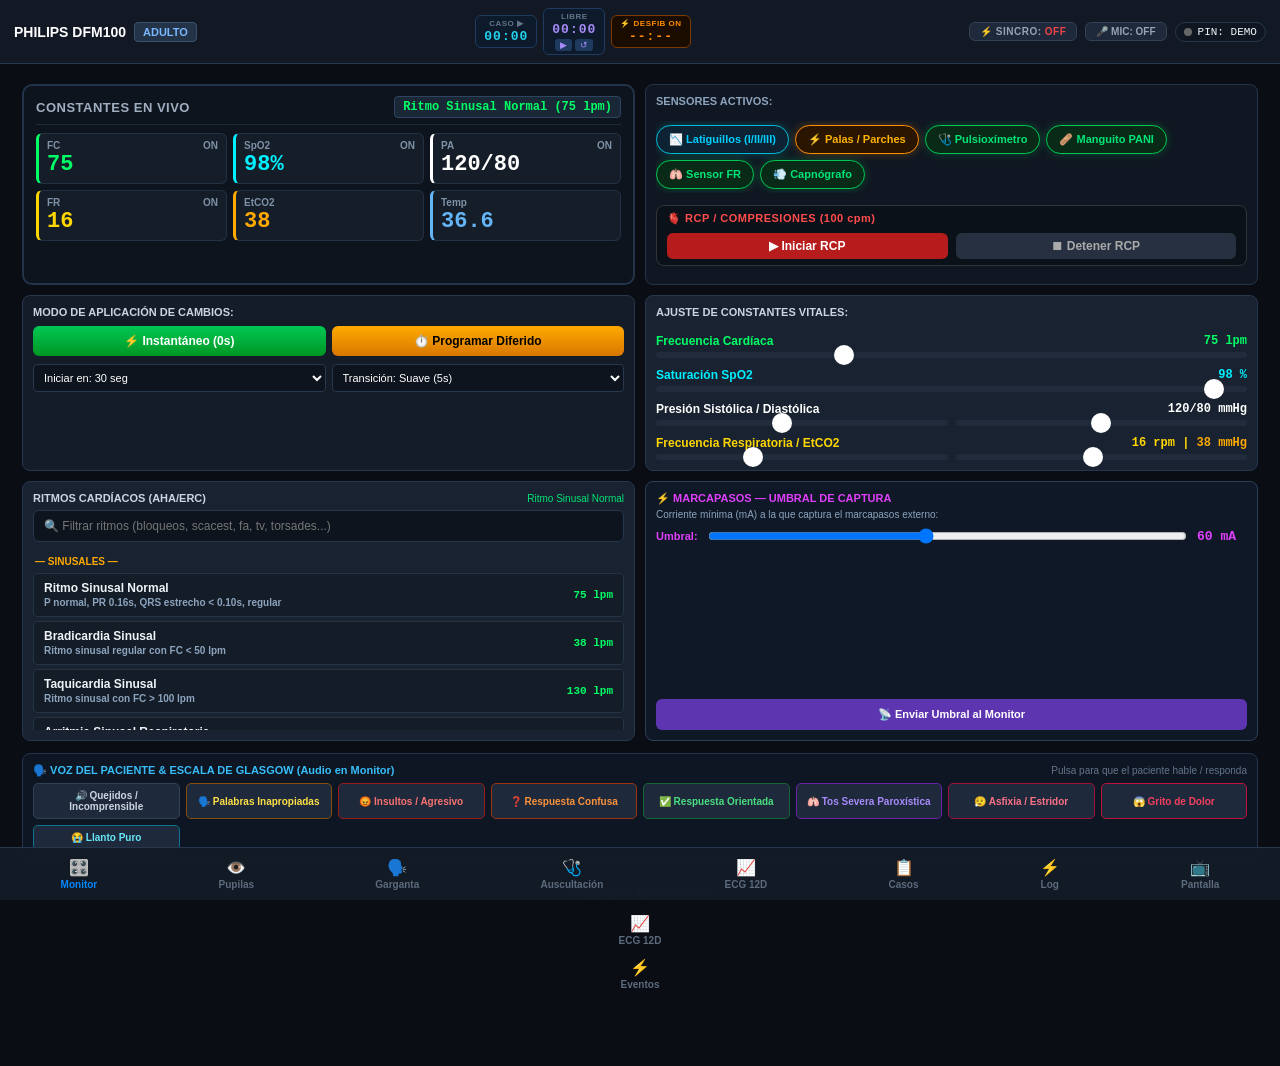
==== instructor.html @ 03973843 "Primera version" ====
<!DOCTYPE html>
<html lang="es">
<head>
  <meta charset="UTF-8">
  <meta name="viewport" content="width=device-width, initial-scale=1.0, maximum-scale=1.0, user-scalable=no">
  <title>Panel de Instructor - Simulador Philips DFM100</title>
  <link rel="stylesheet" href="css/instructor.css">
  <link rel="manifest" href="manifest.json">
  <meta name="theme-color" content="#131b26">
  <style>
    /* ── BANNER DE SUGERENCIA DERIVACIONES DERECHAS ─────────────────── */
    .rleads-suggestion-banner {
      display: none;
      background: linear-gradient(135deg, #1a0d00 0%, #2d1800 100%);
      border: 1.5px solid #ff8c00;
      border-radius: 8px;
      padding: 10px 12px;
      margin: 8px 0;
      animation: pulseOrange 1.8s ease-in-out infinite;
    }
    .rleads-suggestion-banner.visible { display: block; }
    @keyframes pulseOrange {
      0%, 100% { border-color: #ff8c00; box-shadow: 0 0 0 0 rgba(255,140,0,0); }
      50% { border-color: #ffb733; box-shadow: 0 0 8px 2px rgba(255,140,0,0.35); }
    }
    .rleads-suggestion-banner .rleads-title {
      font-size: 12px; font-weight: 800; color: #ffb733;
      margin-bottom: 8px; display: flex; align-items: center; gap: 6px;
    }
    .rleads-suggestion-banner .rleads-desc {
      font-size: 11px; color: #e2b97e; margin-bottom: 10px; line-height: 1.4;
    }
    .rleads-btn-row { display: flex; gap: 6px; flex-wrap: wrap; }
    .btn-rleads {
      flex: 1; min-width: 140px;
      padding: 9px 10px; border: none; border-radius: 6px;
      font-size: 11px; font-weight: 700; cursor: pointer;
      transition: filter 0.15s;
    }
    .btn-rleads:active { filter: brightness(0.8); }
    .btn-rleads.pos { background: #b71c1c; color: #fff; }
    .btn-rleads.neg { background: #1a4a1a; color: #9effa1; }

    /* ── CHIP RCP ─────────────────────────────────────────────────────── */
    .rcp-control-bar {
      background: #0b1118;
      border: 1.5px solid #333;
      border-radius: 8px;
      padding: 10px 12px;
      margin: 8px 0;
    }
    .rcp-control-bar .rcp-label {
      font-size: 11px; font-weight: 800; color: #ff4d4d;
      margin-bottom: 8px; letter-spacing: 0.5px;
    }
    .rcp-btn-row { display: flex; gap: 8px; }
    .btn-cpr-start {
      flex: 1; background: #b71c1c; color: #fff; border: none;
      border-radius: 6px; padding: 11px 8px; font-size: 12px;
      font-weight: 800; cursor: pointer; transition: background 0.15s;
    }
    .btn-cpr-start:active { background: #7f0000; }
    .btn-cpr-start.active-cpr { background: #388e3c; }
    .btn-cpr-stop {
      flex: 1; background: #263040; color: #aaa; border: none;
      border-radius: 6px; padding: 11px 8px; font-size: 12px;
      font-weight: 700; cursor: pointer; transition: background 0.15s;
    }
    .btn-cpr-stop:active { background: #1a232e; }

    /* ── SENSOR CHIPS ─────────────────────────────────────────────────── */
    .sensor-chips-row {
      display: flex; flex-wrap: wrap; gap: 6px; margin: 6px 0 10px;
    }
    .sensor-chip {
      display: inline-flex; align-items: center; gap: 5px;
      background: #1a2535; color: #7a9ab8; border: 1.5px solid #2a3f55;
      border-radius: 20px; padding: 7px 12px; font-size: 11px;
      font-weight: 700; cursor: pointer; transition: all 0.2s; user-select: none;
    }
    .sensor-chip.active {
      background: #0a2a18; color: #00e676;
      border-color: #00c853; box-shadow: 0 0 8px rgba(0,200,83,0.3);
    }
    .sensor-chip.active-ecg-leads {
      background: #0d2233; color: #00cfff;
      border-color: #00bcd4; box-shadow: 0 0 8px rgba(0,188,212,0.3);
    }
    .sensor-chip.active-defib {
      background: #2a1600; color: #ffb300;
      border-color: #ff8f00; box-shadow: 0 0 8px rgba(255,143,0,0.3);
    }
  </style>
</head>
<body>

  <!-- CABECERA FIJA SUPERIOR -->
  <header class="instructor-header" style="flex-wrap:wrap;gap:4px;">
    <div class="header-left">
      <div class="instructor-title">PHILIPS DFM100</div>
      <button class="btn-header-patient" id="btnInstructorPatientMode">ADULTO</button>
    </div>

    <!-- CRONÓMETROS -->
    <div style="display:flex;gap:6px;align-items:center;flex-wrap:wrap;">
      <!-- Cronómetro de Caso (se inicia cuando el instructor hace clic por primera vez) -->
      <div style="background:#0d1a2b;border:1px solid #1e3a5f;border-radius:6px;padding:3px 8px;display:flex;flex-direction:column;align-items:center;gap:1px;cursor:pointer;" id="caseTimerBox" title="Click para iniciar / pausar el cronómetro del caso">
        <span style="font-size:8px;color:#64748b;font-weight:700;letter-spacing:0.5px;">CASO ▶</span>
        <span id="caseTimerDisplay" style="font-family:monospace;font-size:13px;font-weight:900;color:#22d3ee;letter-spacing:1px;">00:00</span>
      </div>
      <!-- Cronómetro Libre (manual start/stop/reset) -->
      <div style="background:#0d1a2b;border:1px solid #1e3a5f;border-radius:6px;padding:3px 8px;display:flex;flex-direction:column;align-items:center;gap:1px;">
        <span style="font-size:8px;color:#64748b;font-weight:700;letter-spacing:0.5px;">LIBRE</span>
        <span id="lapTimerDisplay" style="font-family:monospace;font-size:13px;font-weight:900;color:#a78bfa;letter-spacing:1px;">00:00</span>
        <div style="display:flex;gap:3px;margin-top:1px;">
          <button id="btnLapStart" title="Iniciar/Pausar" style="background:#1e3a5f;color:#a78bfa;border:none;border-radius:3px;padding:1px 5px;font-size:9px;cursor:pointer;">▶</button>
          <button id="btnLapReset" title="Reiniciar" style="background:#1e3a5f;color:#a78bfa;border:none;border-radius:3px;padding:1px 5px;font-size:9px;cursor:pointer;">↺</button>
        </div>
      </div>
      <!-- Cronómetro de Encendido del Desfibrilador del Alumno -->
      <div style="background:#1a0d00;border:1px solid #7c3a00;border-radius:6px;padding:3px 8px;display:flex;flex-direction:column;align-items:center;gap:1px;" title="Tiempo que lleva encendido el desfibrilador del alumno">
        <span style="font-size:8px;color:#ff8c00;font-weight:700;letter-spacing:0.5px;">⚡ DESFIB ON</span>
        <span id="defibTimerInstructor" style="font-family:monospace;font-size:13px;font-weight:900;color:#ff8c00;letter-spacing:1px;">--:--</span>
      </div>
    </div>

    <div style="display:flex;gap:8px;align-items:center;">
      <div id="syncIndicatorBadge" style="background:#1e293b;color:#94a3b8;border:1px solid #334155;border-radius:6px;padding:3px 10px;font-size:10px;font-weight:800;letter-spacing:0.5px;">⚡ SINCRO: <span id="syncIndicatorText" style="color:#ef4444;">OFF</span></div>
      <!-- BOTÓN MIC INSTRUCTOR → ALUMNO -->
      <button id="btnMicToggle" title="Activar/Desactivar micrófono instructor → alumno" style="background:#1e293b;color:#94a3b8;border:1px solid #334155;border-radius:6px;padding:3px 10px;font-size:10px;font-weight:800;cursor:pointer;">🎤 MIC: OFF</button>
      <div class="connection-badge">
        <span class="dot-status" id="connDot"></span>
        <span id="connStatusText">PIN: ----</span>
      </div>
    </div>
  </header>

  <!-- BANNER DE ALERTA DE DESCARGA ADMINISTRADA POR EL ALUMNO -->
  <div class="student-event-banner" id="studentBanner">
    <div>
      <span id="bannerTitle">⚡ DESCARGA RECIBIDA: 150 J</span>
      <div style="font-size: 10px; font-weight: normal; opacity: 0.85;" id="bannerSubtitle">Modo: Asincrónico</div>
    </div>
    <div style="display:flex;flex-wrap:wrap;gap:6px;align-items:center;">
      <label style="font-size:10px;color:#ffcc44;font-weight:700;">Ritmo tras choque:</label>
      <select id="selPostShockRhythm" style="font-size:10px;background:#1a1000;color:#ffcc44;border:1px solid #b45309;border-radius:4px;padding:3px 6px;">
        <option value="sinus">Ritmo Sinusal</option>
        <option value="sinus_brady">Bradicardia Sinusal</option>
        <option value="afib_controlled">FA Controlada</option>
        <option value="junctional">Escape de la Unión</option>
        <option value="junctional_escape">Escape Unión AV (lento)</option>
        <option value="idioventricular">Idioventricular</option>
        <option value="pea_brady">AESP (lento)</option>
        <option value="asystole">Asistolia</option>
        <option value="vf_coarse">FV (persiste)</option>
        <option value="vt">TV (persiste)</option>
        <option value="pacing_capture">Captura Marcapasos</option>
      </select>
      <button class="banner-btn" id="btnQuickSinus">✓ Aplicar Ritmo</button>
      <button class="banner-btn" id="btnQuickRefractory">Persiste Arritmia</button>
      <button class="banner-btn" id="btnDismissBanner">✕</button>
    </div>
  </div>

  <!-- =========================================================================
       PESTAÑA 1: VISOR UNIFICADO EN VIVO (VISTA PRINCIPAL)
       ========================================================================= -->
  <main class="tab-content active" id="tabUnified">
    <div class="unified-dashboard-container">

      <!-- FILA 1: VISOR DE CONSTANTES + SENSORES & RCP (2 COLUMNAS) -->
      <div style="display:grid; grid-template-columns: repeat(auto-fit, minmax(320px, 1fr)); gap:10px;">
        
        <!-- COLUMNA 1A: VISOR GLOBAL DEL PACIENTE -->
        <div class="live-patient-visor-card" style="margin-bottom:0;">
          <div class="visor-header">
            <span class="visor-title">CONSTANTES EN VIVO</span>
            <span class="visor-rhythm-badge" id="visorRhythmBadge">Sinusal (75 lpm)</span>
          </div>

          <div class="unified-vitals-grid">
            <div class="visor-stat-box hr">
              <span class="visor-stat-label">FC <span id="chipEcgStatus">OFF</span></span>
              <span class="visor-stat-val" id="visorHr">75</span>
            </div>
            <div class="visor-stat-box spo2">
              <span class="visor-stat-label">SpO2 <span id="chipSpo2Status">OFF</span></span>
              <span class="visor-stat-val" id="visorSpo2">98%</span>
            </div>
            <div class="visor-stat-box bp">
              <span class="visor-stat-label">PA <span id="chipNibpStatus">OFF</span></span>
              <span class="visor-stat-val" id="visorBp">120/80</span>
            </div>
            <div class="visor-stat-box rr">
              <span class="visor-stat-label">FR <span id="chipRespStatus">OFF</span></span>
              <span class="visor-stat-val" id="visorRr">16</span>
            </div>
            <div class="visor-stat-box etco2">
              <span class="visor-stat-label">EtCO2</span>
              <span class="visor-stat-val" id="visorEtco2">38</span>
            </div>
            <div class="visor-stat-box temp">
              <span class="visor-stat-label">Temp</span>
              <span class="visor-stat-val" id="visorTemp">36.6</span>
            </div>
          </div>
        </div>

        <!-- COLUMNA 1B: SENSORES Y CONTROL RCP -->
        <div style="background:#101722; border:1px solid #23344a; border-radius:8px; padding:10px; display:flex; flex-direction:column; gap:8px;">
          <div style="font-size:11px; color:#8da4be; font-weight:800;">SENSORES ACTIVOS:</div>
          <div class="sensor-chips-row" style="margin-bottom:4px;">
            <button class="sensor-chip active active-ecg-leads" id="chipSensorEcgLeads"><span>📉 Latiguillos (I/II/III)</span></button>
            <button class="sensor-chip active active-defib" id="chipSensorDefibPads"><span>⚡ Palas / Parches</span></button>
            <button class="sensor-chip active" id="chipSensorSpo2"><span>🩺 Pulsioxímetro</span></button>
            <button class="sensor-chip active" id="chipSensorNibp"><span>🩹 Manguito PANI</span></button>
            <button class="sensor-chip active" id="chipSensorResp"><span>🫁 Sensor FR</span></button>
            <button class="sensor-chip active" id="chipSensorEtco2"><span>💨 Capnógrafo</span></button>
          </div>

          <div class="rcp-control-bar" style="margin-top:auto; padding:6px 10px;">
            <div class="rcp-label" style="font-size:11px;">🫀 RCP / COMPRESIONES (100 cpm)</div>
            <div class="rcp-btn-row">
              <button class="btn-cpr-start" id="btnCprStart" style="padding:6px;">▶ Iniciar RCP</button>
              <button class="btn-cpr-stop" id="btnCprStop" style="padding:6px;">⏹ Detener RCP</button>
            </div>
          </div>
        </div>
      </div>

      <!-- BANNER SUGERENCIA DERIVACIONES DERECHAS VD -->
      <div class="rleads-suggestion-banner" id="rleadsBanner">
        <div class="rleads-title">💡 SCACEST INFERIOR detectado — ¿Descartar afectación de VD?</div>
        <div class="rleads-desc">Selecciona el ECG de 12 derivaciones a enviar a la tablet:</div>
        <div class="rleads-btn-row">
          <button class="btn-rleads pos" id="btnSendVdPos">📈 Enviar ECG con VD Afectado (V4R ↑)</button>
          <button class="btn-rleads neg" id="btnSendVdNeg">📉 Enviar ECG sin Afectación VD (V4R normal)</button>
        </div>
      </div>

      <!-- FILA 2: APLICACIÓN DE CAMBIOS + AJUSTE DE CONSTANTES (2 COLUMNAS) -->
      <div style="display:grid; grid-template-columns: repeat(auto-fit, minmax(320px, 1fr)); gap:10px;">
        
        <!-- COLUMNA 2A: MODO DE CAMBIOS Y TRANSICIÓN -->
        <div class="transition-master-bar" style="margin-bottom:0;">
          <div style="font-size: 11px; font-weight: 800; color: #cbd5e1;">MODO DE APLICACIÓN DE CAMBIOS:</div>
          <div class="trans-controls-row">
            <button class="btn-instant-apply" id="btnInstantApply">⚡ Instantáneo (0s)</button>
            <button class="btn-timed-apply" id="btnTimedApply">⏱️ Programar Diferido</button>
          </div>

          <div class="trans-selectors-row">
            <select class="trans-select" id="selDelaySec">
              <option value="5">Iniciar en: 5 seg</option>
              <option value="10">Iniciar en: 10 seg</option>
              <option value="15">Iniciar en: 15 seg</option>
              <option value="20">Iniciar en: 20 seg</option>
              <option value="30" selected>Iniciar en: 30 seg</option>
              <option value="45">Iniciar en: 45 seg</option>
              <option value="60">Iniciar en: 1 min</option>
              <option value="90">Iniciar en: 90 seg</option>
              <option value="120">Iniciar en: 2 min</option>
            </select>

            <select class="trans-select" id="selDurationSec">
              <option value="0">Transición: Brusca (0s)</option>
              <option value="5" selected>Transición: Suave (5s)</option>
              <option value="10">Transición: Gradual (10s)</option>
              <option value="15">Transición: Gradual (15s)</option>
              <option value="20">Transición: Lenta (20s)</option>
              <option value="30">Transición: Muy lenta (30s)</option>
              <option value="45">Transición: Lenta (45s)</option>
              <option value="60">Transición: Muy lenta (60s)</option>
              <option value="90">Transición: Extrema (90s)</option>
            </select>
          </div>

          <div id="countdownBox" style="display: none; background: #0b1118; padding: 6px 10px; border-radius: 4px; font-size: 11px; color: #ffaa00; font-family: var(--font-mono); text-align: center; margin-top:6px;">
            <span id="countdownText">Cambiando en: 30s...</span>
            <button id="btnCancelTimed" style="background: #334458; color: #fff; border: none; padding: 2px 8px; border-radius: 4px; margin-left: 10px; cursor: pointer;">Cancelar</button>
          </div>
        </div>

        <!-- COLUMNA 2B: DESLIZADORES DE CONSTANTES VITALES -->
        <div class="sliders-accordion" style="margin-bottom:0;">
          <div style="font-size: 11px; font-weight: 800; color: #cbd5e1; margin-bottom:6px;">AJUSTE DE CONSTANTES VITALES:</div>

          <div class="param-slider-row">
            <div class="param-slider-header">
              <span style="color: #00ff66;">Frecuencia Cardíaca</span>
              <span id="labelHrVal" style="color: #00ff66; font-family: monospace;">75 lpm</span>
            </div>
            <input type="range" class="v-slider" id="sliderHr" min="0" max="240" value="75">
          </div>

          <div class="param-slider-row">
            <div class="param-slider-header">
              <span style="color: #00f0ff;">Saturación SpO2</span>
              <span id="labelSpo2Val" style="color: #00f0ff; font-family: monospace;">98 %</span>
            </div>
            <input type="range" class="v-slider" id="sliderSpo2" min="50" max="100" value="98">
          </div>

          <div class="param-slider-row">
            <div class="param-slider-header">
              <span style="color: #ffffff;">Presión Sistólica / Diastólica</span>
              <span style="color: #ffffff; font-family: monospace;"><span id="labelSysVal">120</span>/<span id="labelDiaVal">80</span> mmHg</span>
            </div>
            <div style="display:flex; gap:8px;">
              <input type="range" class="v-slider" id="sliderSys" min="30" max="240" value="120" style="flex:1;">
              <input type="range" class="v-slider" id="sliderDia" min="20" max="140" value="80" style="flex:1;">
            </div>
          </div>

          <div class="param-slider-row">
            <div class="param-slider-header">
              <span style="color: #ffd700;">Frecuencia Respiratoria / EtCO2</span>
              <span style="color: #ffd700; font-family: monospace;"><span id="labelRrVal">16 rpm</span> | <span id="labelEtco2Val" style="color:#ffaa00;">38 mmHg</span></span>
            </div>
            <div style="display:flex; gap:8px;">
              <input type="range" class="v-slider" id="sliderRr" min="0" max="50" value="16" style="flex:1;">
              <input type="range" class="v-slider" id="sliderEtco2" min="5" max="75" value="38" style="flex:1;">
            </div>
          </div>
        </div>
      </div>

      <!-- FILA 3: RITMOS CARDÍACOS + MARCAPASOS UMBRAL (2 COLUMNAS) -->
      <div style="display:grid; grid-template-columns: repeat(auto-fit, minmax(320px, 1fr)); gap:10px;">
        
        <!-- COLUMNA 3A: SELECTOR Y BUSCADOR DE RITMOS -->
        <div class="rhythm-search-section" style="margin-bottom:0;">
          <div style="display: flex; justify-content: space-between; align-items: center; margin-bottom: 6px;">
            <span style="font-size: 11px; font-weight: 800; color: #cbd5e1;">RITMOS CARDÍACOS (AHA/ERC)</span>
            <span style="font-size: 10px; color: #00e676;" id="activeRhythmTag">Sinusal</span>
          </div>
          <input type="text" id="rhythmFilterInput" class="rhythm-search-input" placeholder="🔍 Filtrar ritmos (bloqueos, scacest, fa, tv, torsades...)">
          <div class="rhythm-pills-container" id="rhythmListContainer" style="max-height:180px;"></div>
        </div>

        <!-- COLUMNA 3B: MARCAPASOS UMBRAL DE CAPTURA -->
        <div style="background:#0e1826; border:1px solid #2d3f58; border-radius:8px; padding:10px; display:flex; flex-direction:column; justify-content:space-between;">
          <div>
            <div style="font-size:11px; font-weight:800; color:#e040fb; margin-bottom:4px;">⚡ MARCAPASOS — UMBRAL DE CAPTURA</div>
            <div style="font-size:10px; color:#8da4be; margin-bottom:8px;">Corriente mínima (mA) a la que captura el marcapasos externo:</div>
            <div style="display:flex; align-items:center; gap:10px;">
              <label style="font-size:11px; color:#e040fb; font-weight:bold;">Umbral:</label>
              <input type="range" id="sliderPacerThreshold" min="10" max="120" value="60" style="flex:1;">
              <span id="labelPacerThreshold" style="font-family:monospace; color:#e040fb; font-weight:bold; min-width:50px;">60 mA</span>
            </div>
          </div>
          <button id="btnSendPacerThreshold" style="margin-top:10px; width:100%; background:#5e35b1; color:#fff; border:none; border-radius:6px; padding:9px; font-size:11px; font-weight:700; cursor:pointer;">📡 Enviar Umbral al Monitor</button>
        </div>
      </div>

      <!-- FILA 4: MÓDULO DE VOZ Y EVALUACIÓN GLASGOW (REPRODUCIR EN MONITOR DEL ALUMNO) -->
      <div style="background:#0d1622; border:1px solid #22344a; border-radius:8px; padding:10px; margin-top:2px;">
        <div style="display:flex; justify-content:space-between; align-items:center; margin-bottom:6px;">
          <span style="font-size:11px; font-weight:800; color:#38bdf8;">🗣️ VOZ DEL PACIENTE & ESCALA DE GLASGOW (Audio en Monitor)</span>
          <span style="font-size:10px; color:#64748b;">Pulsa para que el paciente hable / responda</span>
        </div>
        <div style="display:grid; grid-template-columns: repeat(auto-fit, minmax(130px, 1fr)); gap:6px;">
          <button class="vocal-btn" data-vocal-id="incomprehensible" style="background:#1e293b; color:#cbd5e1; border:1px solid #334155; border-radius:5px; padding:6px; font-size:10px; font-weight:700; cursor:pointer;">🔊 Quejidos / Incomprensible</button>
          <button class="vocal-btn" data-vocal-id="inappropriate" style="background:#1e293b; color:#fde047; border:1px solid #854d0e; border-radius:5px; padding:6px; font-size:10px; font-weight:700; cursor:pointer;">🗣️ Palabras Inapropiadas</button>
          <button class="vocal-btn" data-vocal-id="insults" style="background:#1e293b; color:#f87171; border:1px solid #991b1b; border-radius:5px; padding:6px; font-size:10px; font-weight:700; cursor:pointer;">😡 Insultos / Agresivo</button>
          <button class="vocal-btn" data-vocal-id="confused" style="background:#1e293b; color:#fb923c; border:1px solid #9a3412; border-radius:5px; padding:6px; font-size:10px; font-weight:700; cursor:pointer;">❓ Respuesta Confusa</button>
          <button class="vocal-btn" data-vocal-id="oriented" style="background:#1e293b; color:#4ade80; border:1px solid #166534; border-radius:5px; padding:6px; font-size:10px; font-weight:700; cursor:pointer;">✅ Respuesta Orientada</button>
          <button class="vocal-btn" data-vocal-id="cough" style="background:#1e293b; color:#a78bfa; border:1px solid #6b21a8; border-radius:5px; padding:6px; font-size:10px; font-weight:700; cursor:pointer;">🫁 Tos Severa Paroxística</button>
          <button class="vocal-btn" data-vocal-id="asphyxia" style="background:#1e293b; color:#fb7185; border:1px solid #9f1239; border-radius:5px; padding:6px; font-size:10px; font-weight:700; cursor:pointer;">😮‍💨 Asfixia / Estridor</button>
          <button class="vocal-btn" data-vocal-id="scream" style="background:#1e293b; color:#f43f5e; border:1px solid #be123c; border-radius:5px; padding:6px; font-size:10px; font-weight:700; cursor:pointer;">😱 Grito de Dolor</button>
          <button class="vocal-btn" data-vocal-id="cry" style="background:#1e293b; color:#67e8f9; border:1px solid #0e7490; border-radius:5px; padding:6px; font-size:10px; font-weight:700; cursor:pointer;">😭 Llanto Puro</button>
        </div>

      </div>

    </div>
  </main>

  <!-- =========================================================================
       PESTAÑA 2: NEUROLOGÍA & PUPILAS
       ========================================================================= -->
  <section class="tab-content" id="tabPupils">
    <div style="padding:14px; max-width:600px; margin:0 auto;">
      <div style="font-size:14px; font-weight:800; color:#a78bfa; margin-bottom:4px;">👁️ EXPLORACIÓN NEUROLÓGICA &mdash; PUPILAS</div>
      <p style="font-size:11px; color:#8da4be; margin-bottom:12px;">Configura el diámetro basal (mm) y la reactividad luminosa fotomotora de cada ojo antes de enviar la prueba a la tablet del alumno:</p>

      <div style="background:#0e1826; border:1px solid #2d3f58; border-radius:8px; padding:14px; margin-bottom:14px;">
        <div style="display:grid; grid-template-columns: 1fr 1fr; gap:12px; margin-bottom:12px;">
          <div>
            <label style="font-size:11px; font-weight:700; color:#94a3b8;">OJO IZQUIERDO (OI)</label>
            <select id="selPupilSizeLeft" style="width:100%; background:#131f30; color:#e2e8f0; border:1px solid #334458; border-radius:6px; padding:8px; font-size:12px; margin-top:4px;">
              <option value="1.5">1.5 mm &mdash; Miosis puntiforme</option>
              <option value="2">2 mm &mdash; Miosis severa</option>
              <option value="3">3 mm &mdash; Miosis moderada</option>
              <option value="4" selected>4 mm &mdash; Normal (Isocoria)</option>
              <option value="5">5 mm &mdash; Midriasis leve</option>
              <option value="6">6 mm &mdash; Midriasis moderada</option>
              <option value="7">7 mm &mdash; Midriasis severa</option>
              <option value="8">8 mm &mdash; Máxima (Midriasis paralítica)</option>
            </select>
            <div style="margin-top:8px;">
              <label style="font-size:10px; color:#94a3b8;">Reactividad OI:</label>
              <select id="selPupilReactLeft" style="width:100%; background:#131f30; color:#e2e8f0; border:1px solid #334458; border-radius:6px; padding:6px; font-size:11px; margin-top:2px;">
                <option value="true" selected>✅ Reactiva (Contracción +)</option>
                <option value="false">❌ Arreactiva (Fija / Sin respuesta)</option>
              </select>
            </div>
          </div>

          <div>
            <label style="font-size:11px; font-weight:700; color:#94a3b8;">OJO DERECHO (OD)</label>
            <select id="selPupilSizeRight" style="width:100%; background:#131f30; color:#e2e8f0; border:1px solid #334458; border-radius:6px; padding:8px; font-size:12px; margin-top:4px;">
              <option value="1.5">1.5 mm &mdash; Miosis puntiforme</option>
              <option value="2">2 mm &mdash; Miosis severa</option>
              <option value="3">3 mm &mdash; Miosis moderada</option>
              <option value="4" selected>4 mm &mdash; Normal (Isocoria)</option>
              <option value="5">5 mm &mdash; Midriasis leve</option>
              <option value="6">6 mm &mdash; Midriasis moderada</option>
              <option value="7">7 mm &mdash; Midriasis severa</option>
              <option value="8">8 mm &mdash; Máxima (Midriasis paralítica)</option>
            </select>
            <div style="margin-top:8px;">
              <label style="font-size:10px; color:#94a3b8;">Reactividad OD:</label>
              <select id="selPupilReactRight" style="width:100%; background:#131f30; color:#e2e8f0; border:1px solid #334458; border-radius:6px; padding:6px; font-size:11px; margin-top:2px;">
                <option value="true" selected>✅ Reactiva (Contracción +)</option>
                <option value="false">❌ Arreactiva (Fija / Sin respuesta)</option>
              </select>
            </div>
          </div>
        </div>

        <button id="btnSendPupils" style="width:100%; background:#7c3aed; color:#fff; border:none; border-radius:8px; padding:12px; font-size:13px; font-weight:800; cursor:pointer; box-shadow:0 4px 14px rgba(124,58,237,0.4);">👁️ Enviar Exploración Pupilar a la Tablet del Alumno</button>
      </div>
    </div>
  </section>

  <!-- =========================================================================
       PESTAÑA 3: ORL / GARGANTA & ÚVULA
       ========================================================================= -->
  <section class="tab-content" id="tabAirway">
    <div style="padding:14px; max-width:700px; margin:0 auto;">
      <div style="font-size:14px; font-weight:800; color:#34d399; margin-bottom:4px;">🗣️ EXPLORACIÓN DE GARGANTA & OROFARINGE (ORL)</div>
      <p style="font-size:11px; color:#8da4be; margin-bottom:12px;">Selecciona el hallazgo clínico orofaríngeo (úvula, pilares y amígdalas) para mostrar directamente en la tablet del alumno:</p>

      <div style="display:grid; grid-template-columns: repeat(auto-fit, minmax(200px, 1fr)); gap:10px; margin-bottom:14px;">
        <div class="airway-card-item" data-airway-id="throat_normal" style="background:#131f30; border:2px solid #23344a; border-radius:8px; padding:10px; cursor:pointer;">
          <img src="assets/airway/throat_normal.jpg" alt="Orofaringe normal" style="width:100%; height:110px; object-fit:cover; border-radius:6px; margin-bottom:6px;">
          <div style="font-size:11px; font-weight:800; color:#34d399;">✅ Orofaringe y Úvula Normal</div>
          <div style="font-size:10px; color:#8da4be;">Úvula centrada, pilares simétricos sin exudado ni edema.</div>
        </div>

        <div class="airway-card-item" data-airway-id="throat_edema_mild" style="background:#131f30; border:2px solid #23344a; border-radius:8px; padding:10px; cursor:pointer;">
          <img src="assets/airway/throat_edema_mild.jpg" alt="Edema leve" style="width:100%; height:110px; object-fit:cover; border-radius:6px; margin-bottom:6px;">
          <div style="font-size:11px; font-weight:800; color:#fde047;">⚠️ Edema Úvula Leve (Uvulitis)</div>
          <div style="font-size:10px; color:#8da4be;">Úvula tumefacta con engrosamiento mucoso alérgico.</div>
        </div>

        <div class="airway-card-item" data-airway-id="throat_edema_mod" style="background:#131f30; border:2px solid #23344a; border-radius:8px; padding:10px; cursor:pointer;">
          <img src="assets/airway/throat_edema_mod.jpg" alt="Edema moderado" style="width:100%; height:110px; object-fit:cover; border-radius:6px; margin-bottom:6px;">
          <div style="font-size:11px; font-weight:800; color:#fb923c;">🔶 Edema Úvula Moderado</div>
          <div style="font-size:10px; color:#8da4be;">Úvula globulosa muy engrosada y pálida serosa.</div>
        </div>

        <div class="airway-card-item" data-airway-id="throat_edema_severe" style="background:#131f30; border:2px solid #23344a; border-radius:8px; padding:10px; cursor:pointer;">
          <img src="assets/airway/throat_edema_severe.jpg" alt="Edema Quincke" style="width:100%; height:110px; object-fit:cover; border-radius:6px; margin-bottom:6px;">
          <div style="font-size:11px; font-weight:800; color:#f87171;">🔴 Edema Severo (Quincke)</div>
          <div style="font-size:10px; color:#8da4be;">Gran úvula masivamente edematosa con estenosis del istmo.</div>
        </div>

        <div class="airway-card-item" data-airway-id="throat_burn" style="background:#131f30; border:2px solid #23344a; border-radius:8px; padding:10px; cursor:pointer;">
          <img src="assets/airway/throat_burn.jpg" alt="Garganta quemada" style="width:100%; height:110px; object-fit:cover; border-radius:6px; margin-bottom:6px;">
          <div style="font-size:11px; font-weight:800; color:#f97316;">🔥 Garganta Quemada / Térmica</div>
          <div style="font-size:10px; color:#8da4be;">Eritema intenso difuso con flictenas y exudado fibrinoso.</div>
        </div>

        <div class="airway-card-item" data-airway-id="throat_abscess" style="background:#131f30; border:2px solid #23344a; border-radius:8px; padding:10px; cursor:pointer;">
          <img src="assets/airway/throat_abscess.jpg" alt="Absceso periamigdalino" style="width:100%; height:110px; object-fit:cover; border-radius:6px; margin-bottom:6px;">
          <div style="font-size:11px; font-weight:800; color:#c084fc;">🩺 Absceso Periamigdalino</div>
          <div style="font-size:10px; color:#8da4be;">Abombamiento unilateral y desviación contralateral de úvula.</div>
        </div>
      </div>

      <div style="background:#0e1826; border:1px solid #2d3f58; border-radius:8px; padding:10px; display:flex; justify-content:space-between; align-items:center;">
        <span style="font-size:11px; color:#cbd5e1;">Seleccionado: <strong id="selectedAirwayLabel" style="color:#34d399;">Orofaringe y Úvula Normal</strong></span>
        <button id="btnSendAirway" style="background:#059669; color:#fff; border:none; border-radius:6px; padding:10px 18px; font-size:12px; font-weight:800; cursor:pointer;">🗣️ Enviar Imagen de Garganta a la Tablet</button>
      </div>
    </div>
  </section>

  <!-- =========================================================================
       PESTAÑA 4: AUSCULTACIÓN CARDIOPULMONAR
       ========================================================================= -->
  <section class="tab-content" id="tabAuscultation">
    <div style="padding:14px; max-width:700px; margin:0 auto;">
      <div style="display:flex; justify-content:space-between; align-items:center; margin-bottom:8px;">
        <div>
          <div style="font-size:14px; font-weight:800; color:#60a5fa;">🩺 AUSCULTACIÓN CARDIOPULMONAR</div>
          <div style="font-size:11px; color:#8da4be;">Emite sonidos respiratorios o cardíacos de alta fidelidad por el monitor del alumno:</div>
        </div>
        <button id="btnStopAusc" style="background:#ef4444; color:#fff; border:none; border-radius:6px; padding:8px 14px; font-size:11px; font-weight:700; cursor:pointer;">⏹ Detener Sonido</button>
      </div>

      <!-- SONIDOS PULMONARES -->
      <div style="background:#0e1826; border:1px solid #2d3f58; border-radius:8px; padding:12px; margin-bottom:12px;">
        <div style="font-size:11px; font-weight:800; color:#38bdf8; margin-bottom:8px;">🫁 AUSCULTACIÓN PULMONAR (RESPIRATORIA):</div>
        <div style="display:grid; grid-template-columns: repeat(auto-fit, minmax(180px, 1fr)); gap:6px;">
          <button class="ausc-btn" data-type="pulmonary" data-sound="normal" style="background:#131f30; color:#38bdf8; border:1px solid #23344a; border-radius:6px; padding:9px 8px; font-size:11px; font-weight:700; cursor:pointer; text-align:left;">🌊 Murmullo Vesicular Normal</button>
          <button class="ausc-btn" data-type="pulmonary" data-sound="wheeze" style="background:#131f30; color:#fde047; border:1px solid #854d0e; border-radius:6px; padding:9px 8px; font-size:11px; font-weight:700; cursor:pointer; text-align:left;">〰️ Sibilancias (Broncoespasmo)</button>
          <button class="ausc-btn" data-type="pulmonary" data-sound="crackles" style="background:#131f30; color:#f87171; border:1px solid #991b1b; border-radius:6px; padding:9px 8px; font-size:11px; font-weight:700; cursor:pointer; text-align:left;">🌧️ Crepitantes (EAP / IC)</button>
          <button class="ausc-btn" data-type="pulmonary" data-sound="stridor" style="background:#131f30; color:#e879f9; border:1px solid #86198f; border-radius:6px; padding:9px 8px; font-size:11px; font-weight:700; cursor:pointer; text-align:left;">🚨 Estridor Inspiratorio</button>
          <button class="ausc-btn" data-type="pulmonary" data-sound="rhonchi" style="background:#131f30; color:#a78bfa; border:1px solid #4c1d95; border-radius:6px; padding:9px 8px; font-size:11px; font-weight:700; cursor:pointer; text-align:left;">🌀 Roncus (Secreciones)</button>
          <button class="ausc-btn" data-type="pulmonary" data-sound="silent" style="background:#131f30; color:#94a3b8; border:1px solid #334155; border-radius:6px; padding:9px 8px; font-size:11px; font-weight:700; cursor:pointer; text-align:left;">🔇 Tórax Silente / Abolición</button>
        </div>
      </div>

      <!-- SONIDOS CARDÍACOS -->
      <div style="background:#0e1826; border:1px solid #2d3f58; border-radius:8px; padding:12px;">
        <div style="font-size:11px; font-weight:800; color:#4ade80; margin-bottom:8px;">❤️ AUSCULTACIÓN CARDÍACA:</div>
        <div style="display:grid; grid-template-columns: repeat(auto-fit, minmax(180px, 1fr)); gap:6px;">
          <button class="ausc-btn" data-type="cardiac" data-sound="normal" style="background:#131f30; color:#4ade80; border:1px solid #166534; border-radius:6px; padding:9px 8px; font-size:11px; font-weight:700; cursor:pointer; text-align:left;">💓 R1-R2 Normales Rítmicos</button>
          <button class="ausc-btn" data-type="cardiac" data-sound="systolic_murmur" style="background:#131f30; color:#f97316; border:1px solid #7c2d12; border-radius:6px; padding:9px 8px; font-size:11px; font-weight:700; cursor:pointer; text-align:left;">〜 Soplo Sistólico Eyectivo</button>
          <button class="ausc-btn" data-type="cardiac" data-sound="s3_gallop" style="background:#131f30; color:#60a5fa; border:1px solid #1d4ed8; border-radius:6px; padding:9px 8px; font-size:11px; font-weight:700; cursor:pointer; text-align:left;">🐎 Galope por Tercer Tono (R3)</button>
          <button class="ausc-btn" data-type="cardiac" data-sound="pericardial_rub" style="background:#131f30; color:#f43f5e; border:1px solid #9f1239; border-radius:6px; padding:9px 8px; font-size:11px; font-weight:700; cursor:pointer; text-align:left;">🔄 Roce Pericárdico</button>
          <button class="ausc-btn" data-type="cardiac" data-sound="muffled" style="background:#131f30; color:#94a3b8; border:1px solid #334155; border-radius:6px; padding:9px 8px; font-size:11px; font-weight:700; cursor:pointer; text-align:left;">🔕 Tonos Apagados (Taponamiento)</button>
        </div>
      </div>

      <div style="font-size:11px; color:#64748b; margin-top:8px;">Sonido activo en monitor: <strong id="activeAuscLabel" style="color:#60a5fa;">Ninguno</strong></div>
    </div>
  </section>

  <!-- =========================================================================
       PESTAÑA 5: BIBLIOTECA DE ECG DE 12 DERIVACIONES
       ========================================================================= -->
  <section class="tab-content" id="tab12Lead">
    <div style="font-size: 13px; font-weight: 800; margin-bottom: 6px;">ELECTROCARDIOGRAMAS DE 12 DERIVACIONES</div>
    <p style="font-size: 11px; color: #8da4be; margin-bottom: 10px;">
      Selecciona y pulsa "Enviar a Tablet" cuando el alumno solicite realizar un ECG de 12 derivaciones al paciente.
    </p>
    <div class="ecg12-library-grid" id="ecg12LibraryContainer">
      <!-- Inyectado desde scenarios-data.js -->
    </div>
  </section>

  <!-- =========================================================================
       PESTAÑA 6: ESCENARIOS CLÍNICOS PREESTABLECIDOS
       ========================================================================= -->
  <section class="tab-content" id="tabScenarios">
    <div style="font-size: 13px; font-weight: 800; margin-bottom: 8px;">CASOS CLÍNICOS DE EMERGENCIA</div>
    <div class="scenarios-grid" id="scenariosContainer"></div>
  </section>

  <!-- =========================================================================
       PESTAÑA 7: REGISTRO DE EVENTOS DEL ALUMNO
       ========================================================================= -->
  <section class="tab-content" id="tabEvents">
    <div style="font-size: 13px; font-weight: 800; margin-bottom: 8px;">HISTORIAL DE ACCIONES DEL ALUMNO</div>
    <div class="event-log-container" id="eventLog">
      <div class="log-entry">Sesión de simulación iniciada. Sensores en espera de activación...</div>
    </div>
    <button class="quick-step-btn" id="btnForceNibp" style="margin-top: 10px; width: 100%; padding: 12px;">Disparar Toma de PANI desde Móvil</button>
  </section>

  <!-- =========================================================================
       PESTAÑA 8: PANTALLA EN TIEMPO REAL DEL ALUMNO
       ========================================================================= -->
  <section class="tab-content" id="tabPreview">
    <div style="font-size:13px;font-weight:800;margin-bottom:8px;">PANTALLA DEL ALUMNO EN TIEMPO REAL</div>
    <div style="font-size:11px;color:#64748b;margin-bottom:10px;">Vista en directo del monitor del alumno. Pulsa el botón para solicitar captura de pantalla.</div>
    <div style="display:flex;gap:8px;margin-bottom:10px;flex-wrap:wrap;">
      <button id="btnRequestPreview" style="background:#1e3a5f;color:#38bdf8;border:1px solid #0ea5e9;border-radius:6px;padding:8px 16px;font-size:11px;font-weight:700;cursor:pointer;">📸 Solicitar captura</button>
      <button id="btnToggleLivePreview" style="background:#1e3a5f;color:#34d399;border:1px solid #16a34a;border-radius:6px;padding:8px 16px;font-size:11px;font-weight:700;cursor:pointer;">▶ Captura continua OFF</button>
      <span style="font-size:10px;color:#64748b;align-self:center;" id="previewFpsLabel">-- fps</span>
    </div>
    <div style="background:#000;border:1px solid #1e3a5f;border-radius:8px;overflow:hidden;text-align:center;">
      <img id="studentPreviewImg" src="" alt="Pantalla del alumno" style="max-width:100%;height:auto;display:block;" />
      <div id="studentPreviewPlaceholder" style="padding:40px;color:#334155;font-size:12px;">Sin captura recibida aún.<br>Pulsa «Solicitar captura» o activa la captura continua.</div>
    </div>
  </section>

  <!-- LEYENDA OBLIGATORIA DE AUTORÍA -->
  <div class="author-legend">Propiedad de Alberto Á. Garra</div>

  <!-- BARRA DE NAVEGACIÓN INFERIOR FIJA -->
  <nav class="bottom-nav">
    <button class="nav-tab active" data-tab="tabUnified">
      <span class="nav-tab-icon">🎛️</span>
      <span>Monitor</span>
    </button>
    <button class="nav-tab" data-tab="tabPupils">
      <span class="nav-tab-icon">👁️</span>
      <span>Pupilas</span>
    </button>
    <button class="nav-tab" data-tab="tabAirway">
      <span class="nav-tab-icon">🗣️</span>
      <span>Garganta</span>
    </button>
    <button class="nav-tab" data-tab="tabAuscultation">
      <span class="nav-tab-icon">🩺</span>
      <span>Auscultación</span>
    </button>
    <button class="nav-tab" data-tab="tab12Lead">
      <span class="nav-tab-icon">📈</span>
      <span>ECG 12D</span>
    </button>
    <button class="nav-tab" data-tab="tabScenarios">
      <span class="nav-tab-icon">📋</span>
      <span>Casos</span>
    </button>
    <button class="nav-tab" data-tab="tabEvents">
      <span class="nav-tab-icon">⚡</span>
      <span>Log</span>
    </button>
    <button class="nav-tab" data-tab="tabPreview">
      <span class="nav-tab-icon">📺</span>
      <span>Pantalla</span>
    </button>
  </nav>
    </button>
    <button class="nav-tab" data-tab="tab12Lead">
      <span class="nav-tab-icon">📈</span>
      <span>ECG 12D</span>
    </button>
    <button class="nav-tab" data-tab="tabEvents">
      <span class="nav-tab-icon">⚡</span>
      <span>Eventos</span>
    </button>
  </nav>

  <!-- SCRIPTS -->
  <script src="js/scenarios-data.js"></script>
  <script src="js/peer-connection.js"></script>

  <script>
  /**
   * LÓGICA DEL PANEL DE INSTRUCTOR
   * Propiedad de Alberto Á. Garra
   */
  (function() {
    const urlParams = new URLSearchParams(window.location.search);
    const roomCode = (urlParams.get('room') || prompt('Introduce el código PIN de 4 letras que aparece en la tablet:', '') || 'DEMO').toUpperCase();

    document.getElementById('connStatusText').textContent = `PIN: ${roomCode}`;

    // ── Estado del paciente en el instructor (SENSORES CONECTADOS POR DEFECTO) ──
    let patientState = {
      rhythm: 'sinus',
      hr: 75,
      spo2: 98,
      bpSys: 120,
      bpDia: 80,
      rr: 16,
      etco2: 38,
      temp: 36.6,
      patientCategory: 'adult',
      activeSensors: {
        ecg_leads:  true,   // Latiguillos → derivaciones I, II, III
        defib_pads: true,   // Palas / parches → derivación Palas
        spo2:       true,
        nibp:       true,
        resp:       true,
        etco2:      true
      }
    };

    let cprActive = false;
    let previousRhythmBeforeCpr = 'sinus';
    let transitionCountdownInterval = null;
    let transitionSmoothInterval = null;

    // ── Conexión P2P ────────────────────────────────────────────────────────
    const connection = new SimConnectionManager('instructor', {
      roomCode: roomCode,
      onStatusChange: (status) => {
        const dot = document.getElementById('connDot');
        if (status === 'connected') {
          dot.className = 'dot-status connected';
          document.getElementById('connStatusText').textContent = `Tablet OK (${roomCode})`;
        } else {
          dot.className = 'dot-status';
          document.getElementById('connStatusText').textContent = status === 'connecting' ? 'Conectando...' : `PIN: ${roomCode}`;
        }
      },
      onMessage: (msg) => handleStudentMessage(msg)
    });
    connection.connectToHost(roomCode);

    // ── Sistema de pestañas ─────────────────────────────────────────────────
    const navTabs = document.querySelectorAll('.nav-tab');
    const tabContents = document.querySelectorAll('.tab-content');
    navTabs.forEach(tab => {
      tab.addEventListener('click', () => {
        navTabs.forEach(t => t.classList.remove('active'));
        tabContents.forEach(c => c.classList.remove('active'));
        tab.classList.add('active');
        document.getElementById(tab.dataset.tab).classList.add('active');
      });
    });

    // ── Actualizar visor en tiempo real ────────────────────────────────────
    function updateVisorDisplays() {
      const hasHr = patientState.activeSensors.ecg_leads || patientState.activeSensors.spo2;
      document.getElementById('visorHr').textContent    = hasHr ? patientState.hr : '--';
      document.getElementById('visorSpo2').textContent  = patientState.activeSensors.spo2  ? `${patientState.spo2}%` : '--';
      document.getElementById('visorBp').textContent    = patientState.activeSensors.nibp  ? `${patientState.bpSys}/${patientState.bpDia}` : '--/--';
      document.getElementById('visorRr').textContent    = patientState.activeSensors.resp  ? patientState.rr : '--';
      document.getElementById('visorEtco2').textContent = patientState.activeSensors.etco2 ? patientState.etco2 : '--';
      document.getElementById('visorTemp').textContent  = patientState.temp.toFixed(1);

      const rObj = ECG_RHYTHMS.find(r => r.id === patientState.rhythm);
      document.getElementById('visorRhythmBadge').textContent = rObj ? `${rObj.name} (${patientState.hr} lpm)` : patientState.rhythm;
      document.getElementById('activeRhythmTag').textContent  = rObj ? rObj.name : patientState.rhythm;

      // Estado de sensores en el visor
      const ecgOn  = patientState.activeSensors.ecg_leads || patientState.activeSensors.defib_pads;
      document.getElementById('chipEcgStatus').textContent  = ecgOn                             ? 'ON' : 'OFF';
      document.getElementById('chipSpo2Status').textContent = patientState.activeSensors.spo2   ? 'ON' : 'OFF';
      document.getElementById('chipNibpStatus').textContent = patientState.activeSensors.nibp   ? 'ON' : 'OFF';
      document.getElementById('chipRespStatus').textContent = patientState.activeSensors.resp   ? 'ON' : 'OFF';
    }

    // ── Helper: enviar estado de sensores ──────────────────────────────────
    function broadcastSensors() {
      connection.send({
        type: 'TOGGLE_SENSOR',
        activeSensors: patientState.activeSensors
      });
    }

    // ── Chips de sensores ──────────────────────────────────────────────────
    // Latiguillos ECG (I/II/III)
    const chipLeads = document.getElementById('chipSensorEcgLeads');
    chipLeads.addEventListener('click', () => {
      patientState.activeSensors.ecg_leads = !patientState.activeSensors.ecg_leads;
      chipLeads.classList.toggle('active-ecg-leads', patientState.activeSensors.ecg_leads);
      updateVisorDisplays();
      broadcastSensors();
      addLogEntry(`Sensor Latiguillos ECG (I/II/III): ${patientState.activeSensors.ecg_leads ? 'CONECTADO' : 'RETIRADO'}`);
    });

    // Palas / Parches desfibrilador
    const chipDefib = document.getElementById('chipSensorDefibPads');
    chipDefib.addEventListener('click', () => {
      patientState.activeSensors.defib_pads = !patientState.activeSensors.defib_pads;
      chipDefib.classList.toggle('active-defib', patientState.activeSensors.defib_pads);
      updateVisorDisplays();
      broadcastSensors();
      addLogEntry(`Sensor Palas/Parches Desfibrilador: ${patientState.activeSensors.defib_pads ? 'CONECTADO' : 'RETIRADO'}`);
    });

    // Función genérica para el resto de sensores
    function setupSensorChip(chipId, sensorKey, label) {
      const chipEl = document.getElementById(chipId);
      chipEl.addEventListener('click', () => {
        patientState.activeSensors[sensorKey] = !patientState.activeSensors[sensorKey];
        chipEl.classList.toggle('active', patientState.activeSensors[sensorKey]);
        updateVisorDisplays();
        broadcastSensors();
        addLogEntry(`Sensor ${label}: ${patientState.activeSensors[sensorKey] ? 'CONECTADO' : 'RETIRADO'}`);
      });
    }
    setupSensorChip('chipSensorSpo2',  'spo2',  'Pulsioxímetro SpO2');
    setupSensorChip('chipSensorNibp',  'nibp',  'Manguito PANI');
    setupSensorChip('chipSensorResp',  'resp',  'Sensor FR');
    setupSensorChip('chipSensorEtco2', 'etco2', 'Capnógrafo EtCO2');

    // ── Control RCP ────────────────────────────────────────────────────────
    const btnCprStart = document.getElementById('btnCprStart');
    const btnCprStop  = document.getElementById('btnCprStop');

    btnCprStart.addEventListener('click', () => {
      if (cprActive) return;
      cprActive = true;
      if (patientState.rhythm !== 'cpr_artifact') {
        previousRhythmBeforeCpr = patientState.rhythm;
      }
      patientState.rhythm = 'cpr_artifact';
      btnCprStart.classList.add('active-cpr');
      btnCprStart.textContent = '🫀 RCP EN CURSO (100 cpm)';
      // Activar palas automáticamente si no hay nada conectado
      if (!patientState.activeSensors.ecg_leads && !patientState.activeSensors.defib_pads) {
        patientState.activeSensors.defib_pads = true;
        chipDefib.classList.add('active-defib');
        updateVisorDisplays();
        broadcastSensors();
      }
      connection.send({ type: 'SET_RHYTHM', rhythm: 'cpr_artifact' });
      updateVisorDisplays();
      addLogEntry('🫀 RCP iniciada — Artefacto de compresiones 100 cpm activo');
      // Ocultar el banner de derivaciones derechas si se activa RCP
      document.getElementById('rleadsBanner').classList.remove('visible');
    });

    btnCprStop.addEventListener('click', () => {
      if (!cprActive) return;
      cprActive = false;
      btnCprStart.classList.remove('active-cpr');
      btnCprStart.textContent = '▶ Iniciar Artefacto RCP';
      // Al parar RCP volvemos al ritmo previo a RCP a no ser que el instructor haya seleccionado otro
      if (patientState.rhythm === 'cpr_artifact') {
        patientState.rhythm = previousRhythmBeforeCpr || 'sinus';
        document.querySelectorAll('.rhythm-pill-item').forEach(p => {
          p.classList.toggle('active', p.dataset.rhythmId === patientState.rhythm);
        });
      }
      connection.send({ type: 'SET_RHYTHM', rhythm: patientState.rhythm });
      updateVisorDisplays();
      addLogEntry('⏹ RCP detenida — Analizando ritmo subyacente: ' + patientState.rhythm);
    });

    // ── Sugerencia de derivaciones derechas VD ─────────────────────────────
    const rleadsBanner = document.getElementById('rleadsBanner');

    function checkRightLeadsSuggestion(rhythmId) {
      // Mostrar el banner solo en ritmos con SCACEST inferior (pueden afectar VD)
      const inferiorRhythms = ['stemi_inferior'];
      if (inferiorRhythms.includes(rhythmId)) {
        rleadsBanner.classList.add('visible');
      } else {
        rleadsBanner.classList.remove('visible');
      }
    }

    document.getElementById('btnSendVdPos').addEventListener('click', () => {
      const ecgVdPos = ECG_12_LEAD_LIBRARY.find(e => e.id === 'ecg12_stemi_inferior_vd_pos');
      if (ecgVdPos) {
        connection.send({ type: 'SHOW_12_LEAD', ecg12: ecgVdPos });
        addLogEntry('📤 [ECG 12D] Enviado: SCACEST Inferior CON afectación VD (V4R ↑)');
        addLogEntry(`📋 [ECG VD+] Enviado: "${ecgVdPos.title}"`);
      }
    });

    document.getElementById('btnSendVdNeg').addEventListener('click', () => {
      const ecgVdNeg = ECG_12_LEAD_LIBRARY.find(e => e.id === 'ecg12_stemi_inferior_vd_neg');
      if (ecgVdNeg) {
        connection.send({ type: 'SHOW_12_LEAD', ecg12: ecgVdNeg });
        addLogEntry('📤 [ECG 12D] Enviado: SCACEST Inferior sin afectación VD (V4R normal)');
        addLogEntry(`📋 [ECG VD-] Enviado: "${ecgVdNeg.title}"`);
      }
    });

    // ── Conmutador Adulto / Pediátrico ──────────────────────────────────
    const btnPatient = document.getElementById('btnInstructorPatientMode');
    btnPatient.addEventListener('click', () => {
      const isPediatric = patientState.patientCategory === 'pediatric';
      patientState.patientCategory = isPediatric ? 'adult' : 'pediatric';
      btnPatient.className = patientState.patientCategory === 'pediatric' ? 'btn-header-patient pediatric' : 'btn-header-patient';
      btnPatient.textContent = patientState.patientCategory === 'pediatric' ? 'PEDIÁTRICO' : 'ADULTO';
      connection.send({ type: 'PATIENT_CATEGORY_CHANGED', category: patientState.patientCategory });
      addLogEntry(`Categoría de paciente cambiada a: ${patientState.patientCategory.toUpperCase()}`);
    });

    // ── Catálogo de ritmos AHA / ERC ─────────────────────────────────────
    const rhythmListContainer = document.getElementById('rhythmListContainer');
    let lastCategory = '';

    ECG_RHYTHMS.forEach(r => {
      if (r.category !== lastCategory) {
        lastCategory = r.category;
        const catLabel = document.createElement('div');
        catLabel.className = 'rhythm-category-label';
        catLabel.textContent = `— ${lastCategory} —`;
        rhythmListContainer.appendChild(catLabel);
      }

      const item = document.createElement('div');
      item.className = 'rhythm-pill-item';
      item.dataset.rhythmId = r.id;
      item.dataset.name = r.name.toLowerCase();
      item.dataset.desc = r.desc.toLowerCase();

      // Etiqueta especial para RCP
      const isCpr = r.id === 'cpr_artifact';
      const hrLabel = r.defaultHr > 0 ? r.defaultHr + ' lpm' : (isCpr ? '~100 cpm' : 'Paro');

      item.innerHTML = `
        <div>
          <div style="${isCpr ? 'color:#ff6b6b;font-weight:800;' : ''}">${r.name}</div>
          <small style="color: #8da4be; font-size: 10px;">${r.desc}</small>
        </div>
        <span style="font-family: monospace; font-size: 11px; color: ${isCpr ? '#ff6b6b' : '#00ff66'};">${hrLabel}</span>
      `;

      item.addEventListener('click', () => {
        document.querySelectorAll('.rhythm-pill-item').forEach(p => p.classList.remove('active'));
        item.classList.add('active');
        patientState.rhythm = r.id;
        if (r.defaultHr >= 0 && r.id !== 'cpr_artifact') {
          sliderHr.value = r.defaultHr;
          labelHrVal.textContent = `${r.defaultHr} lpm`;
          patientState.hr = r.defaultHr;
        }

        // Si es RCP, activar desde el botón de RCP (coherencia con chip)
        if (r.id === 'cpr_artifact') {
          btnCprStart.click();
        } else {
          // Si venía de RCP, reset
          if (cprActive) {
            cprActive = false;
            btnCprStart.classList.remove('active-cpr');
            btnCprStart.textContent = '▶ Iniciar Artefacto RCP';
          }
          checkRightLeadsSuggestion(r.id);
        }

        // Autoselección del ECG 12D congruente
        autoSelect12Lead(r.id);
        updateVisorDisplays();
      });

      rhythmListContainer.appendChild(item);
    });

    // ── Filtro de búsqueda de ritmos ─────────────────────────────────────
    document.getElementById('rhythmFilterInput').addEventListener('input', (e) => {
      const q = e.target.value.toLowerCase();
      document.querySelectorAll('.rhythm-pill-item').forEach(item => {
        const match = item.dataset.name.includes(q) || item.dataset.desc.includes(q);
        item.style.display = match ? 'flex' : 'none';
      });
      // Mostrar cabeceras de categoría solo si hay al menos un item visible debajo
      document.querySelectorAll('.rhythm-category-label').forEach(label => {
        let next = label.nextElementSibling;
        let hasVisible = false;
        while (next && !next.classList.contains('rhythm-category-label')) {
          if (next.style.display !== 'none') { hasVisible = true; break; }
          next = next.nextElementSibling;
        }
        label.style.display = hasVisible ? '' : 'none';
      });
    });

    // ── Autoselección de ECG 12D congruente con el ritmo ─────────────────
    function autoSelect12Lead(rhythmId) {
      if (typeof getCongruent12LeadEcg !== 'function') return;
      const ecg12 = getCongruent12LeadEcg(rhythmId);
      if (!ecg12) return;
      // Resaltar la tarjeta correspondiente en la biblioteca
      document.querySelectorAll('.ecg12-item-card').forEach(c => {
        c.style.outline = c.dataset.ecgId === ecg12.id ? '2px solid #00e676' : 'none';
      });
    }

    // ── Deslizadores de constantes ─────────────────────────────────────
    const sliderHr = document.getElementById('sliderHr');
    const labelHrVal = document.getElementById('labelHrVal');
    sliderHr.addEventListener('input', () => {
      patientState.hr = parseInt(sliderHr.value);
      labelHrVal.textContent = `${patientState.hr} lpm`;
      updateVisorDisplays();
    });

    const sliderSpo2 = document.getElementById('sliderSpo2');
    const labelSpo2Val = document.getElementById('labelSpo2Val');
    sliderSpo2.addEventListener('input', () => {
      patientState.spo2 = parseInt(sliderSpo2.value);
      labelSpo2Val.textContent = `${patientState.spo2} %`;
      updateVisorDisplays();
    });

    const sliderSys = document.getElementById('sliderSys');
    const labelSysVal = document.getElementById('labelSysVal');
    sliderSys.addEventListener('input', () => {
      patientState.bpSys = parseInt(sliderSys.value);
      labelSysVal.textContent = `${patientState.bpSys} mmHg`;
      updateVisorDisplays();
    });

    const sliderDia = document.getElementById('sliderDia');
    const labelDiaVal = document.getElementById('labelDiaVal');
    sliderDia.addEventListener('input', () => {
      patientState.bpDia = parseInt(sliderDia.value);
      labelDiaVal.textContent = `${patientState.bpDia} mmHg`;
      updateVisorDisplays();
    });

    const sliderRr = document.getElementById('sliderRr');
    const labelRrVal = document.getElementById('labelRrVal');
    sliderRr.addEventListener('input', () => {
      patientState.rr = parseInt(sliderRr.value);
      labelRrVal.textContent = `${patientState.rr} rpm`;
      updateVisorDisplays();
    });

    const sliderEtco2 = document.getElementById('sliderEtco2');
    const labelEtco2Val = document.getElementById('labelEtco2Val');
    sliderEtco2.addEventListener('input', () => {
      patientState.etco2 = parseInt(sliderEtco2.value);
      labelEtco2Val.textContent = `${patientState.etco2} mmHg`;
      updateVisorDisplays();
    });

    // Valores actualmente aplicados en el monitor del alumno
    let currentAppliedVitals = {
      rhythm: 'sinus',
      hr: 75,
      spo2: 98,
      bpSys: 120,
      bpDia: 80,
      rr: 16,
      etco2: 38
    };

    // ── Aplicar cambios: Instantáneo vs Diferido ─────────────────────────
    document.getElementById('btnInstantApply').addEventListener('click', () => {
      cancelScheduledTransition();
      currentAppliedVitals = {
        rhythm: patientState.rhythm,
        hr: patientState.hr,
        spo2: patientState.spo2,
        bpSys: patientState.bpSys,
        bpDia: patientState.bpDia,
        rr: patientState.rr,
        etco2: patientState.etco2
      };
      connection.send({ type: 'UPDATE_VITALS', vitals: patientState });
      connection.send({ type: 'SET_RHYTHM', rhythm: patientState.rhythm });
      addLogEntry(`⚡ Cambio instantáneo aplicado: ${patientState.rhythm} | ${patientState.hr} lpm | SpO2: ${patientState.spo2}%`);
    });

    document.getElementById('btnTimedApply').addEventListener('click', () => {
      const delaySec    = parseInt(document.getElementById('selDelaySec').value);
      const durationSec = parseInt(document.getElementById('selDurationSec').value);

      // Estado ORIGEN: exactamente lo que el monitor del alumno tiene en este momento
      const fromVitals = { ...currentAppliedVitals };
      // Estado OBJETIVO: los valores que el instructor configuró en los sliders y ritmos
      const toVitals = {
        rhythm: patientState.rhythm,
        hr: patientState.hr,
        spo2: patientState.spo2,
        bpSys: patientState.bpSys,
        bpDia: patientState.bpDia,
        rr: patientState.rr,
        etco2: patientState.etco2
      };

      scheduleTransition(delaySec, durationSec, fromVitals, toVitals);
    });

    document.getElementById('btnCancelTimed').addEventListener('click', cancelScheduledTransition);

    function scheduleTransition(delaySec, durationSec, fromVitals, toVitals) {
      cancelScheduledTransition();
      let remaining = delaySec;
      const countdownBox  = document.getElementById('countdownBox');
      const countdownText = document.getElementById('countdownText');
      countdownBox.style.display = 'block';

      addLogEntry(`⏱️ Cambio programado: Iniciará en ${delaySec}s y tardará ${durationSec}s paulatinamente`);
      countdownText.textContent = `Iniciando cambio en ${remaining}s... (SpO2 actual: ${fromVitals.spo2}%, FC: ${fromVitals.hr})`;

      transitionCountdownInterval = setInterval(() => {
        remaining--;
        if (remaining > 0) {
          countdownText.textContent = `Iniciando cambio en ${remaining}s... (SpO2 actual: ${fromVitals.spo2}%, FC: ${fromVitals.hr})`;
        } else {
          clearInterval(transitionCountdownInterval);
          transitionCountdownInterval = null;
          // Fase 2: Iniciar la modificación paulatina durante durationSec
          applySmoothTransition(durationSec, fromVitals, toVitals);
        }
      }, 1000);
    }

    function applySmoothTransition(durationSec, fromVitals, toVitals) {
      const countdownBox  = document.getElementById('countdownBox');
      const countdownText = document.getElementById('countdownText');

      // Si hay cambio de ritmo, se activa al inicio de la transición clínica
      if (toVitals.rhythm !== fromVitals.rhythm) {
        connection.send({ type: 'SET_RHYTHM', rhythm: toVitals.rhythm });
      }

      if (durationSec === 0) {
        countdownBox.style.display = 'none';
        currentAppliedVitals = { ...toVitals };
        patientState = { ...patientState, ...toVitals };
        connection.send({ type: 'UPDATE_VITALS', vitals: patientState });
        connection.send({ type: 'SET_RHYTHM', rhythm: patientState.rhythm });
        updateVisorDisplays();
        addLogEntry(`⚡ Cambio completado instantáneamente`);
        return;
      }

      countdownBox.style.display = 'block';
      addLogEntry(`⏳ Iniciando modificación paulatina (${durationSec}s): SpO2 ${fromVitals.spo2}%→${toVitals.spo2}%, FC ${fromVitals.hr}→${toVitals.hr} lpm`);

      const intervalMs = 500; // Cada 500ms interpolar paso a paso
      const totalSteps = Math.max(1, Math.round((durationSec * 1000) / intervalMs));
      let step = 0;

      transitionSmoothInterval = setInterval(() => {
        step++;
        const t = Math.min(step / totalSteps, 1.0); // 0.0 a 1.0 lineal
        const remainingSec = Math.max(0, Math.ceil(durationSec * (1 - t)));

        // Interpolación lineal de cada parámetro vital
        const interpHr    = Math.round(fromVitals.hr    + (toVitals.hr    - fromVitals.hr)    * t);
        const interpSpo2  = Math.round(fromVitals.spo2  + (toVitals.spo2  - fromVitals.spo2)  * t);
        const interpSys   = Math.round(fromVitals.bpSys + (toVitals.bpSys - fromVitals.bpSys) * t);
        const interpDia   = Math.round(fromVitals.bpDia + (toVitals.bpDia - fromVitals.bpDia) * t);
        const interpRr    = Math.round(fromVitals.rr    + (toVitals.rr    - fromVitals.rr)    * t);
        const interpEtco2 = Math.round(fromVitals.etco2 + (toVitals.etco2 - fromVitals.etco2) * t);

        const interpolated = {
          ...patientState,
          rhythm: toVitals.rhythm,
          hr:    interpHr,
          spo2:  interpSpo2,
          bpSys: interpSys,
          bpDia: interpDia,
          rr:    interpRr,
          etco2: interpEtco2
        };

        // Enviar al alumno
        connection.send({ type: 'UPDATE_VITALS', vitals: interpolated });

        // Actualizar el estado visual del instructor para ver la evolución
        countdownText.textContent = `Modificando paulatinamente... (${remainingSec}s restantes) | SpO2: ${interpSpo2}%, FC: ${interpHr}`;
        patientState.hr    = interpHr;
        patientState.spo2  = interpSpo2;
        patientState.bpSys = interpSys;
        patientState.bpDia = interpDia;
        patientState.rr    = interpRr;
        patientState.etco2 = interpEtco2;
        updateVisorDisplays();

        if (step >= totalSteps) {
          clearInterval(transitionSmoothInterval);
          transitionSmoothInterval = null;
          countdownBox.style.display = 'none';
          currentAppliedVitals = { ...toVitals };
          patientState = { ...patientState, ...toVitals };
          updateVisorDisplays();
          addLogEntry(`✅ Transición paulatina completada: SpO2 ${toVitals.spo2}%, FC ${toVitals.hr} lpm, PA ${toVitals.bpSys}/${toVitals.bpDia}`);
        }
      }, intervalMs);
    }

    function cancelScheduledTransition() {
      if (transitionCountdownInterval) { clearInterval(transitionCountdownInterval); transitionCountdownInterval = null; }
      if (transitionSmoothInterval)    { clearInterval(transitionSmoothInterval);    transitionSmoothInterval = null; }
      document.getElementById('countdownBox').style.display = 'none';
    }

    // ── Biblioteca ECG de 12 derivaciones ─────────────────────────────────
    const ecg12Container = document.getElementById('ecg12LibraryContainer');
    ECG_12_LEAD_LIBRARY.forEach(ecg => {
      const card = document.createElement('div');
      card.className = 'ecg12-item-card';
      card.dataset.ecgId = ecg.id;

      const rightLeadsTag = ecg.isRightLeads
        ? '<span style="background:#4a2000;color:#ff9800;padding:2px 6px;border-radius:3px;font-size:10px;font-weight:700;">DERECHAS (VD)</span>'
        : '';

      const thumbHtml = ecg.imageUrl
        ? `<div style="margin: 6px 0; border-radius: 4px; overflow: hidden; border: 1px solid #223348; background: #fff;">
             <img src="${ecg.imageUrl}" alt="${ecg.title}" style="width: 100%; height: 85px; object-fit: cover; display: block;">
           </div>`
        : '';

      card.innerHTML = `
        <div class="ecg12-item-title">${ecg.title} ${rightLeadsTag}</div>
        <div style="font-size: 11px; color: #79b8ff; font-weight: bold;">${ecg.category}</div>
        ${thumbHtml}
        <div class="ecg12-item-findings"><strong>Caso:</strong> ${ecg.clinicalCase}</div>
        <div class="ecg12-item-findings"><strong>Hallazgos:</strong> ${ecg.findings}</div>
        <button class="btn-send-12lead" data-id="${ecg.id}">📤 Enviar ECG 12D a la Tablet del Alumno</button>
      `;

      card.querySelector('.btn-send-12lead').addEventListener('click', () => {
        connection.send({ type: 'SHOW_12_LEAD', ecg12: ecg });
        addLogEntry(`📋 [ECG 12D] Enviado a la tablet: "${ecg.title}"`);
      });

      ecg12Container.appendChild(card);
    });

    // ── Escenarios clínicos — Motor Guiado ───────────────────────────────────
    const scenariosContainer = document.getElementById('scenariosContainer');

    // Estado del escenario guiado activo
    let activeScenario    = null;
    let activeStepIndex   = 0;

    // Panel de guía (se inserta dinámicamente en tabScenarios)
    const guidePanelHtml = `
      <div id="guidedScenarioPanel" style="display:none; margin-top:14px; background:#0b1420; border:2px solid #2563eb; border-radius:12px; padding:16px; box-shadow:0 8px 24px rgba(0,0,0,0.6);">
        <div style="display:flex; justify-content:space-between; align-items:center; margin-bottom:12px; border-bottom:1px solid #1e3a5f; padding-bottom:8px;">
          <div>
            <span style="font-size:9px; background:#1e3a5f; color:#93c5fd; padding:2px 6px; border-radius:4px; font-weight:800; letter-spacing:0.5px;">ALGORITMO GUIADO ERC 2025</span>
            <div id="guidedScenarioTitle" style="font-size:14px; font-weight:900; color:#60a5fa; margin-top:3px;"></div>
          </div>
          <button id="btnExitGuide" style="background:#7f1d1d; color:#fca5a5; border:none; border-radius:5px; padding:5px 12px; font-size:11px; font-weight:700; cursor:pointer;">✕ Cerrar guía</button>
        </div>
        <div id="guidedStepContainer" style="margin-bottom:12px;"></div>
        
        <div style="font-size:10px; font-weight:800; color:#94a3b8; margin-bottom:6px; letter-spacing:0.5px;">¿EL ALUMNO REALIZA LA ACCIÓN ESPERADA?</div>
        <div style="display:grid; grid-template-columns:1fr 1fr; gap:8px; margin-bottom:8px;">
          <button id="btnStepDone" style="background:#15803d; color:#dcfce7; border:1px solid #22c55e; border-radius:8px; padding:12px 10px; font-size:12px; font-weight:900; cursor:pointer; display:flex; flex-direction:column; align-items:center; gap:3px;">
            <span>✅ SÍ</span>
            <small style="font-size:9px; font-weight:normal; opacity:0.9;">Acción correcta (Rama A)</small>
          </button>
          <button id="btnStepSkip" style="background:#991b1b; color:#fee2e2; border:1px solid #ef4444; border-radius:8px; padding:12px 10px; font-size:12px; font-weight:900; cursor:pointer; display:flex; flex-direction:column; align-items:center; gap:3px;">
            <span>❌ NO</span>
            <small style="font-size:9px; font-weight:normal; opacity:0.9;">Error / Omitido (Deterioro)</small>
          </button>
        </div>
        
        <div style="display:flex; gap:6px; flex-wrap:wrap; margin-bottom:8px;">
          <button id="btnShowHint" style="flex:1; background:#1e3a5f; color:#7dd3fc; border:1px solid #0284c7; border-radius:6px; padding:8px 10px; font-size:11px; font-weight:700; cursor:pointer;">💡 Pista clínica</button>
          <button id="btnStepPrev" style="background:#1e293b; color:#94a3b8; border:1px solid #334155; border-radius:6px; padding:8px 12px; font-size:11px; cursor:pointer;" title="Volver al paso anterior">⏮️ Paso anterior</button>
          <button id="btnResetCase" style="background:#1e293b; color:#f87171; border:1px solid #7f1d1d; border-radius:6px; padding:8px 12px; font-size:11px; cursor:pointer;" title="Reiniciar caso a T+0">🔄 Reiniciar T+0</button>
        </div>

        <div id="guidedStepFeedback" style="margin-top:6px; padding:10px 12px; border-radius:8px; font-size:11px; line-height:1.4; display:none;"></div>
        
        <div style="display:flex; justify-content:space-between; align-items:center; margin-top:10px; border-top:1px solid #1e293b; padding-top:8px;">
          <span id="guidedStepCounter" style="font-size:11px; color:#64748b; font-weight:700;"></span>
          <div style="display:flex; gap:5px;" id="guidedStepDots"></div>
        </div>
      </div>
    `;

    const tabScenarios = document.getElementById('tabScenarios');
    if (tabScenarios) tabScenarios.insertAdjacentHTML('beforeend', guidePanelHtml);

    function renderGuidedStep() {
      if (!activeScenario || !activeScenario.guidedSteps) return;
      const steps = activeScenario.guidedSteps;
      const step  = steps[activeStepIndex];
      if (!step) return;

      const container = document.getElementById('guidedStepContainer');
      const counter   = document.getElementById('guidedStepCounter');
      const dots      = document.getElementById('guidedStepDots');
      const feedback  = document.getElementById('guidedStepFeedback');
      if (!container || !step) return;

      feedback.style.display = 'none';

      container.innerHTML = `
        <div style="font-size:9px; font-weight:800; color:#38bdf8; letter-spacing:1px; margin-bottom:4px; text-transform:uppercase;">${step.phase || ''}</div>
        <div style="font-size:14px; font-weight:800; color:#f1f5f9; margin-bottom:6px;">${step.title}</div>
        <div style="font-size:11px; color:#94a3b8; line-height:1.5; margin-bottom:10px; background:#080e18; padding:8px 10px; border-radius:6px; border:1px solid #1e293b;">${step.description}</div>
        
        <div style="background:#0f172a; border-left:3px solid #3b82f6; border-radius:4px; padding:8px 10px; margin-bottom:6px;">
          <div style="font-size:9px; color:#60a5fa; font-weight:700; margin-bottom:2px;">👨‍🏫 ACCIÓN / PREGUNTA DEL INSTRUCTOR:</div>
          <div style="font-size:11px; color:#bfdbfe;">${step.instructorAction}</div>
        </div>
        <div style="background:#0f172a; border-left:3px solid #22c55e; border-radius:4px; padding:8px 10px;">
          <div style="font-size:9px; color:#4ade80; font-weight:700; margin-bottom:2px;">🎯 RESPUESTA ESPERADA DEL ALUMNO (SÍ):</div>
          <div style="font-size:11px; color:#bbf7d0;">${step.expectedAction}</div>
        </div>
      `;

      counter.textContent = `Paso ${activeStepIndex + 1} de ${steps.length}`;
      // Dots de progreso
      dots.innerHTML = steps.map((s, i) => {
        let color = i < activeStepIndex ? '#22c55e' : i === activeStepIndex ? '#38bdf8' : '#334155';
        return `<span style="width:9px;height:9px;border-radius:50%;background:${color};display:inline-block;"></span>`;
      }).join('');
    }

    function applyVitalsChange(vitalsChange) {
      if (!vitalsChange) return;
      if (vitalsChange.hr    !== undefined) { patientState.hr    = vitalsChange.hr;    sliderHr.value = vitalsChange.hr;    labelHrVal.textContent = vitalsChange.hr + ' lpm'; }
      if (vitalsChange.spo2  !== undefined) { patientState.spo2  = vitalsChange.spo2;  sliderSpo2.value = vitalsChange.spo2; labelSpo2Val.textContent = vitalsChange.spo2 + ' %'; }
      if (vitalsChange.bpSys !== undefined) { patientState.bpSys = vitalsChange.bpSys; sliderSys.value = vitalsChange.bpSys; labelSysVal.textContent = vitalsChange.bpSys + ' mmHg'; }
      if (vitalsChange.bpDia !== undefined) { patientState.bpDia = vitalsChange.bpDia; sliderDia.value = vitalsChange.bpDia; labelDiaVal.textContent = vitalsChange.bpDia + ' mmHg'; }
      if (vitalsChange.rr    !== undefined) { patientState.rr    = vitalsChange.rr;    sliderRr.value = vitalsChange.rr;    labelRrVal.textContent = vitalsChange.rr + ' rpm'; }
      if (vitalsChange.etco2 !== undefined) { patientState.etco2 = vitalsChange.etco2; sliderEtco2.value = vitalsChange.etco2; labelEtco2Val.textContent = vitalsChange.etco2 + ' mmHg'; }
      if (vitalsChange.rhythm !== undefined) {
        patientState.rhythm = vitalsChange.rhythm;
        document.querySelectorAll('.rhythm-pill-item').forEach(p => {
          p.classList.toggle('active', p.dataset.rhythmId === patientState.rhythm);
        });
        checkRightLeadsSuggestion(patientState.rhythm);
        autoSelect12Lead(patientState.rhythm);
        connection.send({ type: 'SET_RHYTHM', rhythm: patientState.rhythm });
      }
      currentAppliedVitals = { ...patientState };
      updateVisorDisplays();
      connection.send({ type: 'UPDATE_VITALS', vitals: { ...patientState } });
    }

    function showStepFeedback(text, isSuccess) {
      const fb = document.getElementById('guidedStepFeedback');
      if (!fb) return;
      fb.style.display = 'block';
      fb.style.background = isSuccess ? '#14532d' : '#7f1d1d';
      fb.style.color = isSuccess ? '#bbf7d0' : '#fecaca';
      fb.style.borderLeft = `4px solid ${isSuccess ? '#22c55e' : '#ef4444'}`;
      fb.textContent = text;
    }

    function advanceStep() {
      if (!activeScenario || !activeScenario.guidedSteps) return;
      activeStepIndex++;
      if (activeStepIndex >= activeScenario.guidedSteps.length) {
        // Escenario completado
        const container = document.getElementById('guidedStepContainer');
        if (container) container.innerHTML = '<div style="text-align:center;padding:25px;font-size:15px;color:#4ade80;font-weight:900;">🎉 ¡Escenario clínico completado con éxito!</div>';
        const feedback = document.getElementById('guidedStepFeedback');
        if (feedback) { feedback.style.display = 'none'; }
        document.getElementById('btnStepDone').disabled = true;
        document.getElementById('btnStepSkip').disabled = true;
        addLogEntry('🎉 [ESCENARIO] Finalizado: ' + activeScenario.title);
      } else {
        renderGuidedStep();
      }
    }

    // Botones del motor guiado
    document.addEventListener('click', (e) => {
      const btn = e.target.closest('button');
      if (!btn) return;
      
      if (btn.id === 'btnStepDone') {
        const step = activeScenario?.guidedSteps?.[activeStepIndex];
        if (!step) return;
        showStepFeedback(step.onSuccess?.message || '✅ Acción realizada correctamente.', true);
        if (step.onSuccess?.vitalsChange) applyVitalsChange(step.onSuccess.vitalsChange);
        addLogEntry(`✅ [GUÍA: SÍ] ${step.title}`);
        setTimeout(advanceStep, 2000);
      }
      if (btn.id === 'btnStepSkip') {
        const step = activeScenario?.guidedSteps?.[activeStepIndex];
        if (!step) return;
        showStepFeedback(step.onSkip?.message || '⚠️ Acción omitida o error terapéutico.', false);
        if (step.onSkip?.vitalsChange) applyVitalsChange(step.onSkip.vitalsChange);
        addLogEntry(`❌ [GUÍA: NO] ${step.title}`);
        setTimeout(advanceStep, 2500);
      }
      if (btn.id === 'btnShowHint') {
        const step = activeScenario?.guidedSteps?.[activeStepIndex];
        if (!step) return;
        showStepFeedback('💡 Pista clínica: ' + (step.hint || 'Sin pista adicional.'), true);
      }
      if (btn.id === 'btnStepPrev') {
        if (activeStepIndex > 0) {
          activeStepIndex--;
          renderGuidedStep();
          addLogEntry(`⏮️ [GUÍA] Retrocedido a paso ${activeStepIndex + 1}`);
        }
      }
      if (btn.id === 'btnResetCase') {
        if (activeScenario) {
          activeStepIndex = 0;
          document.getElementById('btnStepDone').disabled = false;
          document.getElementById('btnStepSkip').disabled = false;
          applyVitalsChange(activeScenario.initialVitals);
          renderGuidedStep();
          addLogEntry(`🔄 [GUÍA] Caso reiniciado a T+0: ${activeScenario.title}`);
        }
      }
      if (btn.id === 'btnExitGuide') {
        document.getElementById('guidedScenarioPanel').style.display = 'none';
        activeScenario = null;
        activeStepIndex = 0;
      }
    });

    CLINICAL_SCENARIOS.forEach(sc => {
      const hasGuide = sc.guidedSteps && sc.guidedSteps.length > 0;
      const card = document.createElement('div');
      card.className = 'scenario-card';
      card.innerHTML = `
        <span class="scenario-badge-code">${sc.code}</span>
        ${hasGuide ? '<span style="float:right;background:#1e3a5f;color:#60a5fa;border-radius:4px;padding:2px 6px;font-size:9px;font-weight:800;">🗺️ GUIADO</span>' : ''}
        <div class="scenario-title">${sc.title}</div>
        <div class="scenario-desc">${sc.description}</div>
        <div style="display:flex;gap:6px;margin-top:6px;">
          <button class="quick-step-btn btn-load-sc" style="flex:2;padding:8px;">▶ Cargar Escenario</button>
          ${hasGuide ? '<button class="quick-step-btn btn-guide-sc" style="flex:1;padding:8px;background:#1e3a5f;color:#60a5fa;">🗺️ Guía paso a paso</button>' : ''}
        </div>
      `;

      // Botón cargar escenario
      card.querySelector('.btn-load-sc').addEventListener('click', () => {
        patientState = {
          ...patientState,
          ...sc.initialVitals,
          activeSensors: { ...patientState.activeSensors }
        };
        currentAppliedVitals = {
          rhythm: patientState.rhythm,
          hr: patientState.hr,
          spo2: patientState.spo2,
          bpSys: patientState.bpSys,
          bpDia: patientState.bpDia,
          rr: patientState.rr,
          etco2: patientState.etco2
        };
        sliderHr.value = patientState.hr;        labelHrVal.textContent  = `${patientState.hr} lpm`;
        sliderSpo2.value = patientState.spo2;    labelSpo2Val.textContent = `${patientState.spo2} %`;
        sliderSys.value = patientState.bpSys;    labelSysVal.textContent  = `${patientState.bpSys} mmHg`;
        sliderDia.value = patientState.bpDia;    labelDiaVal.textContent  = `${patientState.bpDia} mmHg`;
        sliderRr.value = patientState.rr;         labelRrVal.textContent  = `${patientState.rr} rpm`;
        sliderEtco2.value = patientState.etco2;  labelEtco2Val.textContent = `${patientState.etco2} mmHg`;

        checkRightLeadsSuggestion(patientState.rhythm);
        autoSelect12Lead(patientState.rhythm);
        updateVisorDisplays();
        connection.send({ type: 'SET_SCENARIO', scenario: sc });
        addLogEntry(`📋 Escenario cargado: ${sc.title}`);

        // Resetear cronómetro de caso (el instructor lo activará manualmente con un clic)
        if (window.instructorResetCaseTimer) window.instructorResetCaseTimer();

        document.querySelector('.nav-tab[data-tab="tabUnified"]').click();
      });

      // Botón guía paso a paso (solo si tiene guidedSteps)
      const btnGuide = card.querySelector('.btn-guide-sc');
      if (btnGuide) {
        btnGuide.addEventListener('click', () => {
          activeScenario  = sc;
          activeStepIndex = 0;
          patientState = {
            ...patientState,
            ...sc.initialVitals,
            activeSensors: { ...patientState.activeSensors }
          };
          currentAppliedVitals = {
            rhythm: patientState.rhythm,
            hr: patientState.hr,
            spo2: patientState.spo2,
            bpSys: patientState.bpSys,
            bpDia: patientState.bpDia,
            rr: patientState.rr,
            etco2: patientState.etco2
          };
          sliderHr.value = patientState.hr;        labelHrVal.textContent  = `${patientState.hr} lpm`;
          sliderSpo2.value = patientState.spo2;    labelSpo2Val.textContent = `${patientState.spo2} %`;
          sliderSys.value = patientState.bpSys;    labelSysVal.textContent  = `${patientState.bpSys} mmHg`;
          sliderDia.value = patientState.bpDia;    labelDiaVal.textContent  = `${patientState.bpDia} mmHg`;
          sliderRr.value = patientState.rr;         labelRrVal.textContent  = `${patientState.rr} rpm`;
          sliderEtco2.value = patientState.etco2;  labelEtco2Val.textContent = `${patientState.etco2} mmHg`;

          checkRightLeadsSuggestion(patientState.rhythm);
          autoSelect12Lead(patientState.rhythm);
          updateVisorDisplays();
          connection.send({ type: 'SET_SCENARIO', scenario: sc });
          connection.send({ type: 'UPDATE_VITALS', vitals: { ...patientState } });
          if (patientState.rhythm) connection.send({ type: 'SET_RHYTHM', rhythm: patientState.rhythm });

          const panel = document.getElementById('guidedScenarioPanel');
          const title = document.getElementById('guidedScenarioTitle');
          if (panel) panel.style.display = 'block';
          if (title) title.textContent = `🗺️ ${sc.title}`;
          const btnDone = document.getElementById('btnStepDone');
          const btnSkp  = document.getElementById('btnStepSkip');
          if (btnDone) btnDone.disabled = false;
          if (btnSkp)  btnSkp.disabled  = false;
          renderGuidedStep();
          addLogEntry(`🗺️ [GUÍA ACTIVADA] ${sc.title} — Constantes T+0 enviadas al monitor`);
          // Scroll al panel
          setTimeout(() => panel?.scrollIntoView({ behavior: 'smooth' }), 100);
        });
      }

      scenariosContainer.appendChild(card);
    });


    // ── Disparar PANI remotamente ──────────────────────────────────────────
    document.getElementById('btnForceNibp').addEventListener('click', () => {
      connection.send({ type: 'START_NIBP_CMD' });
      addLogEntry('🩺 Toma de PANI forzada desde móvil del instructor');
    });

    // ── Pantalla en tiempo real del alumno ────────────────────────────────
    const btnRequestPreview    = document.getElementById('btnRequestPreview');
    const btnToggleLivePreview = document.getElementById('btnToggleLivePreview');
    const previewFpsLabel      = document.getElementById('previewFpsLabel');
    let livePreviewActive      = false;
    let livePreviewFrameCount  = 0;
    let livePreviewFpsInterval = null;

    if (btnRequestPreview) {
      btnRequestPreview.addEventListener('click', () => {
        connection.send({ type: 'SCREEN_CAPTURE_REQUEST' });
        addLogEntry('📸 [PANTALLA] Captura única solicitada al alumno');
      });
    }

    if (btnToggleLivePreview) {
      btnToggleLivePreview.addEventListener('click', () => {
        livePreviewActive = !livePreviewActive;
        if (livePreviewActive) {
          connection.send({ type: 'SCREEN_CAPTURE_START' });
          btnToggleLivePreview.textContent = '⏹ Captura continua ON';
          btnToggleLivePreview.style.background = '#064e3b';
          btnToggleLivePreview.style.color = '#4ade80';
          // Contador de FPS
          livePreviewFrameCount = 0;
          livePreviewFpsInterval = setInterval(() => {
            if (previewFpsLabel) previewFpsLabel.textContent = `~${livePreviewFrameCount} fps`;
            livePreviewFrameCount = 0;
          }, 1000);
          addLogEntry('📺 [PANTALLA] Captura continua ACTIVADA (cada 2s)');
        } else {
          connection.send({ type: 'SCREEN_CAPTURE_STOP' });
          btnToggleLivePreview.textContent = '▶ Captura continua OFF';
          btnToggleLivePreview.style.background = '#1e3a5f';
          btnToggleLivePreview.style.color = '#34d399';
          clearInterval(livePreviewFpsInterval);
          if (previewFpsLabel) previewFpsLabel.textContent = '-- fps';
          addLogEntry('📺 [PANTALLA] Captura continua DESACTIVADA');
        }
      });
    }

    // Interceptar mensajes SCREEN_CAPTURE para contar frames
    const _origHandle = handleStudentMessage;
    function handleStudentMessage(msg) {
      if (msg.type === 'SCREEN_CAPTURE') livePreviewFrameCount++;
      _origHandle(msg);
    }


    // ── Banner de descarga del alumno ──────────────────────────────────────
    const studentBanner  = document.getElementById('studentBanner');
    const bannerTitle    = document.getElementById('bannerTitle');
    const bannerSubtitle = document.getElementById('bannerSubtitle');

    document.getElementById('btnQuickSinus').addEventListener('click', () => {
      const selPostShock = document.getElementById('selPostShockRhythm');
      const postRhythm = selPostShock ? selPostShock.value : 'sinus';
      const postRhythmLabel = selPostShock ? selPostShock.options[selPostShock.selectedIndex].text : 'Ritmo Sinusal';
      patientState.rhythm = postRhythm;
      const rhythmData = ECG_RHYTHMS.find(r => r.id === postRhythm);
      const hr = rhythmData ? rhythmData.defaultHr : 75;
      patientState.hr = hr;
      connection.send({ type: 'SET_RHYTHM', rhythm: postRhythm, hr });
      studentBanner.classList.remove('active');
      addLogEntry(`⚡ [POST-CHOQUE] Ritmo: ${postRhythmLabel} (${hr} lpm)`);
      updateVisorDisplays();
    });

    document.getElementById('btnQuickRefractory').addEventListener('click', () => {
      studentBanner.classList.remove('active');
      addLogEntry('Respuesta pedagógica: La arritmia persiste refractaria');
    });

    document.getElementById('btnDismissBanner').addEventListener('click', () => {
      studentBanner.classList.remove('active');
    });

    // ── Mensajes del alumno ────────────────────────────────────────────────
    function handleStudentMessage(msg) {
      if (!msg || !msg.type) return;

      switch (msg.type) {
        case 'SHOCK_DELIVERED':
          bannerTitle.textContent    = `⚡ ¡DESCARGA ADMINISTRADA! ${msg.joules} JOULES`;
          bannerSubtitle.textContent = `Modo: ${msg.mode || 'Manual'} — Hora: ${new Date(msg.timestamp).toLocaleTimeString()}`;
          studentBanner.classList.add('active');
          addLogEntry(`⚡ [DESCARGA] El alumno descargó ${msg.joules} J (${msg.mode})`);
          break;

        case 'DEFIB_CHARGING_STARTED':
          addLogEntry(`🔋 [CARGA] El alumno cargó a ${msg.joules} J`);
          break;

        case 'NIBP_STARTED':
          addLogEntry(`🩺 [PANI] El alumno inició la medición de Tensión Arterial`);
          break;

        case 'NIBP_COMPLETED':
          addLogEntry(`🩺 [PANI] Medición completada: ${msg.sys}/${msg.dia} mmHg`);
          break;

        case 'ALARM_SILENCED':
          addLogEntry(`🔕 [ALARMA] El alumno pausó las alarmas sonoras por 2 min`);
          break;

        case 'MODE_CHANGED':
          addLogEntry(`🎛️ [MANDO DFM100] Rueda girada a: ${msg.label} (${msg.mode})`);
          // Mostrar módulo post-choque cuando el alumno activa modo energía
          if (msg.mode === 'defib' || msg.mode === 'aed') {
            bannerTitle.textContent    = `⚡ MODO ENERGÍA ACTIVO — ${msg.joules || ''} J`;
            bannerSubtitle.textContent = `El alumno ha seleccionado modo desfibrilador. Prepare el ritmo post-choque.`;
            studentBanner.classList.add('active');
          } else if (msg.mode !== 'defib' && msg.mode !== 'aed') {
            // Si abandona modo energía sin descargar, ocultar banner si no hay choque activo
            if (!bannerTitle.textContent.includes('DESCARGA ADMINISTRADA')) {
              studentBanner.classList.remove('active');
            }
          }
          break;

        case 'PATIENT_CATEGORY_CHANGED':
          patientState.patientCategory = msg.category;
          btnPatient.className  = msg.category === 'pediatric' ? 'btn-header-patient pediatric' : 'btn-header-patient';
          btnPatient.textContent = msg.category === 'pediatric' ? 'PEDIÁTRICO' : 'ADULTO';
          addLogEntry(`👶 [PACIENTE] Cambiado a: ${msg.category.toUpperCase()}`);
          break;

        case 'SYNC_STATE_CHANGED': {
          const badge = document.getElementById('syncIndicatorBadge');
          const txt = document.getElementById('syncIndicatorText');
          if (badge && txt) {
            if (msg.syncEnabled) {
              badge.style.background = '#854d0e';
              badge.style.borderColor = '#eab308';
              badge.style.color = '#fef08a';
              txt.textContent = 'ON';
              txt.style.color = '#4ade80';
            } else {
              badge.style.background = '#1e293b';
              badge.style.borderColor = '#334155';
              badge.style.color = '#94a3b8';
              txt.textContent = 'OFF';
              txt.style.color = '#ef4444';
            }
          }
          addLogEntry(`⚡ [SINCRO] Modo sincronizado: ${msg.syncEnabled ? 'ACTIVADO' : 'DESACTIVADO'}`);
          break;
        }

        case 'SCREEN_CAPTURE': {
          const img = document.getElementById('studentPreviewImg');
          const ph  = document.getElementById('studentPreviewPlaceholder');
          if (img && msg.dataUrl) {
            img.src = msg.dataUrl;
            img.style.display = 'block';
            if (ph) ph.style.display = 'none';
          }
          break;
        }

        case 'DEFIB_TIMER_UPDATE': {
          const el = document.getElementById('defibTimerInstructor');
          if (el) el.textContent = msg.display || '--:--';
          break;
        }

        case 'DEFIB_TIMER_OFF': {
          const el = document.getElementById('defibTimerInstructor');
          if (el) el.textContent = '--:--';
          break;
        }
      }
    }

    // ── Log de eventos ─────────────────────────────────────────────────────
    function addLogEntry(text) {
      const log   = document.getElementById('eventLog');
      const entry = document.createElement('div');
      entry.className = 'log-entry';
      const time = new Date().toLocaleTimeString();
      entry.textContent = `[${time}] ${text}`;
      log.prepend(entry);
    }

    // ── Marcapasos: umbral de captura ──────────────────────────────────────────────
    const sliderPacerThr = document.getElementById('sliderPacerThreshold');
    const labelPacerThr  = document.getElementById('labelPacerThreshold');
    if (sliderPacerThr) {
      sliderPacerThr.addEventListener('input', () => {
        labelPacerThr.textContent = sliderPacerThr.value + ' mA';
      });
      document.getElementById('btnSendPacerThreshold').addEventListener('click', () => {
        const thr = parseInt(sliderPacerThr.value);
        connection.send({ type: 'PACER_THRESHOLD', thresholdMa: thr });
        addLogEntry(`⚡ [MARCAPASOS] Umbral de captura configurado: ${thr} mA`);
      });
    }

    // ── Exploración pupilar ───────────────────────────────────────────────
    const btnSendPupils = document.getElementById('btnSendPupils');
    if (btnSendPupils) {
      btnSendPupils.addEventListener('click', () => {
        const sizeLeft   = parseFloat(document.getElementById('selPupilSizeLeft').value);
        const sizeRight  = parseFloat(document.getElementById('selPupilSizeRight').value);
        const reactLeft  = document.getElementById('selPupilReactLeft').value === 'true';
        const reactRight = document.getElementById('selPupilReactRight').value === 'true';
        connection.send({
          type: 'SHOW_PUPILS',
          pupils: { sizeLeft, sizeRight, reactiveLeft: reactLeft, reactiveRight: reactRight }
        });
        addLogEntry(`👁️ [NEURO] Pupilas enviadas: OI ${sizeLeft}mm (${reactLeft?'reactiva':'arreactiva'}), OD ${sizeRight}mm (${reactRight?'reactiva':'arreactiva'})`);
      });
    }

    // ── Vía aérea ────────────────────────────────────────────────────────────
    let selectedAirwayId = null;
    const airwayUrls = {
      airway_normal:       'assets/airway/airway_normal.jpg',
      airway_edema_mild:   'assets/airway/airway_edema_mild.jpg',
      airway_edema_mod:    'assets/airway/airway_edema_mod.jpg',
      airway_edema_severe: 'assets/airway/airway_edema_severe.jpg',
      airway_burn:         'assets/airway/airway_burn.jpg',
      airway_soot:         'assets/airway/airway_soot.jpg'
    };
    document.querySelectorAll('.airway-btn').forEach(btn => {
      btn.addEventListener('click', () => {
        document.querySelectorAll('.airway-btn').forEach(b => b.style.outline = 'none');
        btn.style.outline = '2px solid #34d399';
        selectedAirwayId = btn.dataset.airwayId;
        document.getElementById('selectedAirwayLabel').textContent = btn.textContent.trim();
      });
    });
    const btnSendAirway = document.getElementById('btnSendAirway');
    if (btnSendAirway) {
      btnSendAirway.addEventListener('click', () => {
        if (!selectedAirwayId) { alert('Selecciona primero un hallazgo de vía aérea.'); return; }
        connection.send({ type: 'SHOW_AIRWAY', airway: { id: selectedAirwayId, imageUrl: airwayUrls[selectedAirwayId] || '' } });
        addLogEntry(`🗣️ [VÍA AÉREA] Enviada: ${document.getElementById('selectedAirwayLabel').textContent}`);
      });
    }

    // ── Auscultación cardiopulmonar ──────────────────────────────────────────
    document.querySelectorAll('.ausc-btn').forEach(btn => {
      btn.addEventListener('click', () => {
        document.querySelectorAll('.ausc-btn').forEach(b => b.style.outline = 'none');
        btn.style.outline = '2px solid #60a5fa';
        document.getElementById('activeAuscLabel').textContent = btn.textContent.trim();
        connection.send({ type: 'PLAY_AUSCULTATION', auscType: btn.dataset.type, soundId: btn.dataset.sound });
        addLogEntry(`🩺 [AUSCULTACIÓN] ${btn.textContent.trim()}`);
      });
    });
    const btnStopAusc = document.getElementById('btnStopAusc');
    if (btnStopAusc) {
      btnStopAusc.addEventListener('click', () => {
        document.querySelectorAll('.ausc-btn').forEach(b => b.style.outline = 'none');
        document.getElementById('activeAuscLabel').textContent = '—';
        connection.send({ type: 'STOP_AUSCULTATION' });
        addLogEntry('🩺 [AUSCULTACIÓN] Detenida');
      });
    }

    // ── Sonidos y frases del paciente (Glasgow) ──────────────────────────────
    document.querySelectorAll('.vocal-btn').forEach(btn => {
      btn.addEventListener('click', () => {
        document.querySelectorAll('.vocal-btn').forEach(b => b.style.outline = 'none');
        btn.style.outline = '2px solid #a78bfa';
        const vocalId = btn.dataset.vocalId;
        connection.send({ type: 'PLAY_PATIENT_VOCAL', vocalId });
        addLogEntry(`🗣️ [PACIENTE] Vocal: ${btn.textContent.trim()}`);
      });
    });

    // ── Tarjetas ORL/Garganta (tab Garganta) ─────────────────────────────────
    const throatUrls = {
      throat_normal:       'assets/airway/throat_normal.jpg',
      throat_edema_mild:   'assets/airway/throat_edema_mild.jpg',
      throat_edema_mod:    'assets/airway/throat_edema_mod.jpg',
      throat_edema_severe: 'assets/airway/throat_edema_severe.jpg',
      throat_burn:         'assets/airway/throat_burn.jpg',
      throat_abscess:      'assets/airway/throat_abscess.jpg'
    };
    document.querySelectorAll('.airway-card-item').forEach(card => {
      card.addEventListener('click', () => {
        document.querySelectorAll('.airway-card-item').forEach(c => c.style.border = '2px solid #23344a');
        card.style.border = '2px solid #34d399';
        selectedAirwayId = card.dataset.airwayId;
        // Update both possible label elements
        const lbl1 = document.getElementById('selectedAirwayLabel');
        const lbl2 = document.getElementById('selectedThroatLabel');
        const labelText = card.querySelector('div') ? card.querySelector('div').textContent.trim() : card.dataset.airwayId;
        if (lbl1) lbl1.textContent = labelText;
        if (lbl2) lbl2.textContent = labelText;
      });
    });
    // Wire both send button IDs (tabAirway uses btnSendAirway, fallback to btnSendThroat)
    ['btnSendAirway', 'btnSendThroat'].forEach(btnId => {
      const btn = document.getElementById(btnId);
      if (btn) {
        btn.addEventListener('click', () => {
          if (!selectedAirwayId) return;
          connection.send({ type: 'SHOW_AIRWAY', airway: { id: selectedAirwayId, imageUrl: throatUrls[selectedAirwayId] || '' } });
          addLogEntry(`👄 [ORL/GARGANTA] Enviado: ${selectedAirwayId}`);
        });
      }
    });

    updateVisorDisplays();

    // ── CRONÓMETRO DE CASO (arranca cuando el instructor hace clic en él) ────
    let caseTimerStart    = null;
    let caseTimerRunning  = false;
    let caseTimerInterval = null;
    let caseTimerElapsed  = 0;

    function formatSeconds(s) {
      const m = Math.floor(s / 60);
      const sec = s % 60;
      return String(m).padStart(2,'0') + ':' + String(sec).padStart(2,'0');
    }

    function startCaseTimer() {
      if (caseTimerRunning) return;
      caseTimerStart   = Date.now() - (caseTimerElapsed * 1000);
      caseTimerRunning = true;
      const el = document.getElementById('caseTimerDisplay');
      if (el) el.style.opacity = '1.0';
      caseTimerInterval = setInterval(() => {
        caseTimerElapsed = Math.floor((Date.now() - caseTimerStart) / 1000);
        const el = document.getElementById('caseTimerDisplay');
        if (el) el.textContent = formatSeconds(caseTimerElapsed);
      }, 1000);
    }

    function stopCaseTimer() {
      caseTimerRunning = false;
      clearInterval(caseTimerInterval);
      const el = document.getElementById('caseTimerDisplay');
      if (el) el.style.opacity = '0.6';
    }

    function resetCaseTimer() {
      stopCaseTimer();
      caseTimerStart = null;
      caseTimerElapsed = 0;
      const el = document.getElementById('caseTimerDisplay');
      if (el) {
        el.textContent = '00:00';
        el.style.opacity = '0.8';
      }
    }

    const caseTimerBox = document.getElementById('caseTimerBox');
    if (caseTimerBox) {
      caseTimerBox.addEventListener('click', () => {
        if (caseTimerRunning) {
          stopCaseTimer();
        } else {
          startCaseTimer();
        }
      });
    }

    window.instructorResetCaseTimer = resetCaseTimer;

    // ── CRONÓMETRO LIBRE (manual) ─────────────────────────────────────────────
    let lapTimerRunning  = false;
    let lapTimerElapsed  = 0;
    let lapTimerStart    = null;
    let lapTimerInterval = null;

    const btnLapStart = document.getElementById('btnLapStart');
    const btnLapReset = document.getElementById('btnLapReset');

    if (btnLapStart) {
      btnLapStart.addEventListener('click', () => {
        if (lapTimerRunning) {
          // PAUSAR
          lapTimerRunning = false;
          lapTimerElapsed += Math.floor((Date.now() - lapTimerStart) / 1000);
          clearInterval(lapTimerInterval);
          btnLapStart.textContent = '▶';
        } else {
          // INICIAR
          lapTimerRunning = true;
          lapTimerStart   = Date.now();
          btnLapStart.textContent = '⏸';
          lapTimerInterval = setInterval(() => {
            const total = lapTimerElapsed + Math.floor((Date.now() - lapTimerStart) / 1000);
            const el = document.getElementById('lapTimerDisplay');
            if (el) el.textContent = formatSeconds(total);
          }, 1000);
        }
      });
    }

    if (btnLapReset) {
      btnLapReset.addEventListener('click', () => {
        lapTimerRunning  = false;
        lapTimerElapsed  = 0;
        lapTimerStart    = null;
        clearInterval(lapTimerInterval);
        const el = document.getElementById('lapTimerDisplay');
        if (el) el.textContent = '00:00';
        if (btnLapStart) btnLapStart.textContent = '▶';
      });
    }

    // ── MICRÓFONO INSTRUCTOR → ALUMNO (WebRTC audio P2P) ──────────────────────
    let micStream     = null;
    let micActive     = false;
    let micCall       = null;

    const btnMicToggle = document.getElementById('btnMicToggle');
    if (btnMicToggle) {
      btnMicToggle.addEventListener('click', async () => {
        if (!micActive) {
          try {
            micStream = await navigator.mediaDevices.getUserMedia({
              audio: {
                echoCancellation: true,
                noiseSuppression: false,
                autoGainControl: true
              },
              video: false
            });
            // Iniciar llamada de voz con el alumno usando SimConnectionManager
            if (connection && connection.callPeer) {
              micCall = connection.callPeer(micStream);
            }
            if (connection && connection.send) {
              connection.send({ type: 'INSTRUCTOR_MIC_ON' });
            }
            micActive = true;
            btnMicToggle.textContent = '🎤 MIC: ON';
            btnMicToggle.style.background = '#064e3b';
            btnMicToggle.style.color = '#4ade80';
            btnMicToggle.style.borderColor = '#16a34a';
            addLogEntry('🎤 [MIC] Micrófono activado → Transmitiendo voz en tiempo real al alumno');
          } catch(err) {
            addLogEntry('🎤 [MIC] Error al acceder al micrófono: ' + err.message);
          }
        } else {
          // DESACTIVAR
          if (micCall) {
            try { micCall.close(); } catch(e) {}
            micCall = null;
          }
          if (micStream) {
            micStream.getTracks().forEach(t => t.stop());
            micStream = null;
          }
          if (connection && connection.send) {
            connection.send({ type: 'INSTRUCTOR_MIC_OFF' });
          }
          micActive = false;
          btnMicToggle.textContent = '🎤 MIC: OFF';
          btnMicToggle.style.background = '#1e293b';
          btnMicToggle.style.color = '#94a3b8';
          btnMicToggle.style.borderColor = '#334155';
          addLogEntry('🎤 [MIC] Micrófono desactivado');
        }
      });
    }

  })();
  </script>
</body>
</html>
---- css/instructor.css ----
/* ==========================================================================
   INSTRUCTOR MOBILE DASHBOARD THEME & STYLESHEET
   Visor Unificado Ergonómico para Smartphone
   Propiedad de Alberto Á. Garra
   ========================================================================== */

:root {
  --bg-primary: #0a0e14;
  --bg-secondary: #131b26;
  --bg-card: #182230;
  --bg-card-hover: #202d3e;
  --border-color: #27374d;
  
  --accent-blue: #0088ff;
  --accent-cyan: #00d4ff;
  --accent-green: #00e676;
  --accent-red: #ff334b;
  --accent-amber: #ffaa00;
  --accent-purple: #9c27b0;
  
  --text-main: #f0f4f8;
  --text-muted: #8b9bb0;
  --text-dim: #5c6b7e;
  
  --font-sans: -apple-system, BlinkMacSystemFont, 'Segoe UI', Roboto, sans-serif;
  --font-mono: 'Consolas', 'SF Mono', monospace;
}

* {
  box-sizing: border-box;
  margin: 0;
  padding: 0;
  -webkit-tap-highlight-color: transparent;
}

body {
  background-color: var(--bg-primary);
  color: var(--text-main);
  font-family: var(--font-sans);
  min-height: 100vh;
  display: flex;
  flex-direction: column;
  overflow-x: hidden;
  padding-bottom: 70px;
}

/* CABECERA FIJA */
.instructor-header {
  position: sticky;
  top: 0;
  z-index: 100;
  background: rgba(19, 27, 38, 0.96);
  backdrop-filter: blur(8px);
  border-bottom: 1px solid var(--border-color);
  padding: 8px 14px;
  display: flex;
  justify-content: space-between;
  align-items: center;
}

.header-left {
  display: flex;
  align-items: center;
  gap: 8px;
}

.instructor-title {
  font-size: 14px;
  font-weight: 800;
  color: #fff;
  display: flex;
  align-items: center;
  gap: 6px;
}

.btn-header-patient {
  background: #233448;
  color: #79b8ff;
  border: 1px solid #3b516b;
  padding: 3px 8px;
  border-radius: 4px;
  font-size: 11px;
  font-weight: 700;
  cursor: pointer;
}

.btn-header-patient.pediatric {
  background: var(--accent-purple);
  color: #fff;
  border-color: #ba68c8;
}

.connection-badge {
  display: flex;
  align-items: center;
  gap: 6px;
  background: #0f1621;
  padding: 3px 8px;
  border-radius: 16px;
  border: 1px solid var(--border-color);
  font-size: 11px;
  font-family: var(--font-mono);
}

.dot-status {
  width: 8px;
  height: 8px;
  border-radius: 50%;
  background: #666;
}
.dot-status.connected {
  background: var(--accent-green);
  box-shadow: 0 0 6px var(--accent-green);
}

/* BANNER DE ALERTA DE DESCARGA */
.student-event-banner {
  display: none;
  background: linear-gradient(90deg, #ff334b 0%, #c4001d 100%);
  color: #fff;
  padding: 8px 12px;
  font-size: 12px;
  font-weight: 700;
  align-items: center;
  justify-content: space-between;
}
.student-event-banner.active { display: flex; }

.banner-btn {
  background: rgba(255, 255, 255, 0.25);
  border: 1px solid rgba(255, 255, 255, 0.5);
  color: #fff;
  padding: 4px 8px;
  border-radius: 4px;
  font-size: 11px;
  font-weight: 700;
  cursor: pointer;
  margin-left: 4px;
}

/* ==========================================================================
   VISOR UNIFICADO EN VIVO (VISTA PRINCIPAL DEL INSTRUCTOR)
   ========================================================================== */
.unified-dashboard-container {
  padding: 10px 12px;
  display: flex;
  flex-direction: column;
  gap: 10px;
}

/* TARJETA DEL VISOR GLOBAL DEL PACIENTE */
.live-patient-visor-card {
  background: #0d141e;
  border: 2px solid #23344a;
  border-radius: 10px;
  padding: 10px 12px;
  display: flex;
  flex-direction: column;
  gap: 8px;
}

.visor-header {
  display: flex;
  justify-content: space-between;
  align-items: center;
  border-bottom: 1px solid #1c2a3b;
  padding-bottom: 6px;
}

.visor-title {
  font-size: 13px;
  font-weight: 800;
  color: #a0aec0;
  letter-spacing: 0.5px;
}

.visor-rhythm-badge {
  background: #192736;
  color: #00ff66;
  border: 1px solid #2d4561;
  padding: 3px 8px;
  border-radius: 4px;
  font-family: var(--font-mono);
  font-size: 12px;
  font-weight: 700;
}

/* CUADRÍCULA DE TODAS LAS CONSTANTES VITALES EN EL MISMO VISOR */
.unified-vitals-grid {
  display: grid;
  grid-template-columns: repeat(3, 1fr);
  gap: 6px;
}

.visor-stat-box {
  background: #141d28;
  border: 1px solid #233144;
  border-radius: 6px;
  padding: 6px 8px;
  display: flex;
  flex-direction: column;
  position: relative;
}

.visor-stat-label {
  font-size: 10px;
  font-weight: 700;
  color: #7e91a7;
  display: flex;
  justify-content: space-between;
}

.visor-stat-val {
  font-family: var(--font-mono);
  font-size: 22px;
  font-weight: 900;
  line-height: 1.1;
  margin-top: 2px;
}

.visor-stat-box.hr { border-left: 3px solid #00ff66; color: #00ff66; }
.visor-stat-box.spo2 { border-left: 3px solid #00f0ff; color: #00f0ff; }
.visor-stat-box.bp { border-left: 3px solid #ffffff; color: #ffffff; }
.visor-stat-box.rr { border-left: 3px solid #ffd700; color: #ffd700; }
.visor-stat-box.etco2 { border-left: 3px solid #ffaa00; color: #ffaa00; }
.visor-stat-box.temp { border-left: 3px solid #64b5f6; color: #64b5f6; }

/* BARRA DE ACTIVACIÓN INMEDIATA DE SENSORES */
.sensor-chips-row {
  display: flex;
  gap: 6px;
  overflow-x: auto;
  padding: 4px 0;
}

.sensor-chip {
  background: #192534;
  color: #8da4be;
  border: 1px solid #2b3e54;
  padding: 6px 10px;
  border-radius: 6px;
  font-size: 11px;
  font-weight: 700;
  cursor: pointer;
  white-space: nowrap;
  display: flex;
  align-items: center;
  gap: 6px;
  transition: all 0.15s ease;
}

.sensor-chip.active {
  background: #0088ff;
  color: #ffffff;
  border-color: #33a3ff;
  box-shadow: 0 0 8px rgba(0, 136, 255, 0.4);
}

.sensor-chip.active.ecg { background: #008f3d; border-color: #00ff66; }
.sensor-chip.active.spo2 { background: #008f99; border-color: #00f0ff; }

/* CONTROLES DE TRANSICIÓN INSTANTÁNEA Y DIFERIDA */
.transition-master-bar {
  background: #141c27;
  border: 1px solid var(--border-color);
  border-radius: 8px;
  padding: 10px;
  display: flex;
  flex-direction: column;
  gap: 8px;
}

.trans-controls-row {
  display: flex;
  gap: 6px;
  align-items: center;
}

.btn-instant-apply {
  background: linear-gradient(180deg, #00c853 0%, #009624 100%);
  color: #fff;
  border: none;
  border-radius: 6px;
  padding: 8px 12px;
  font-size: 12px;
  font-weight: 800;
  cursor: pointer;
  flex: 1;
}

.btn-timed-apply {
  background: linear-gradient(180deg, #ffaa00 0%, #d87700 100%);
  color: #000;
  border: none;
  border-radius: 6px;
  padding: 8px 12px;
  font-size: 12px;
  font-weight: 800;
  cursor: pointer;
  flex: 1;
}

.trans-selectors-row {
  display: flex;
  gap: 6px;
  font-size: 11px;
}

.trans-select {
  flex: 1;
  background: #0d141e;
  border: 1px solid #27374d;
  color: #fff;
  padding: 6px;
  border-radius: 4px;
  font-size: 11px;
}

/* BUSCADOR Y SELECTOR DE RITMOS AHA / ERC */
.rhythm-search-section {
  background: var(--bg-card);
  border: 1px solid var(--border-color);
  border-radius: 8px;
  padding: 10px;
}

.rhythm-search-input {
  width: 100%;
  background: #0d141e;
  border: 1px solid #27374d;
  padding: 8px 10px;
  border-radius: 6px;
  color: #fff;
  font-size: 12px;
  margin-bottom: 8px;
}

.rhythm-pills-container {
  display: flex;
  flex-direction: column;
  gap: 4px;
  max-height: 220px;
  overflow-y: auto;
}

.rhythm-category-label {
  font-size: 10px;
  font-weight: 800;
  color: #ffaa00;
  text-transform: uppercase;
  margin-top: 6px;
  margin-bottom: 2px;
  padding-left: 2px;
}

.rhythm-pill-item {
  background: #141c27;
  border: 1px solid #243447;
  border-radius: 4px;
  padding: 7px 10px;
  display: flex;
  justify-content: space-between;
  align-items: center;
  cursor: pointer;
  font-size: 12px;
  font-weight: 600;
}

.rhythm-pill-item:active { background: #1f2c3d; }
.rhythm-pill-item.active {
  background: #0088ff;
  color: #ffffff;
  border-color: #33a3ff;
}

/* AJUSTES DESLIZADORES DE CONSTANTES */
.sliders-accordion {
  background: var(--bg-card);
  border: 1px solid var(--border-color);
  border-radius: 8px;
  padding: 10px;
  display: flex;
  flex-direction: column;
  gap: 10px;
}

.param-slider-row {
  display: flex;
  flex-direction: column;
  gap: 4px;
}

.param-slider-header {
  display: flex;
  justify-content: space-between;
  font-size: 12px;
  font-weight: 700;
}

.v-slider {
  width: 100%;
  height: 6px;
  border-radius: 3px;
  background: #202c3c;
  outline: none;
  -webkit-appearance: none;
}
.v-slider::-webkit-slider-thumb {
  -webkit-appearance: none;
  width: 20px;
  height: 20px;
  border-radius: 50%;
  background: #ffffff;
  cursor: pointer;
}

/* SECCIÓN: ECG DE 12 DERIVACIONES */
.ecg12-library-grid {
  display: flex;
  flex-direction: column;
  gap: 10px;
}

.ecg12-item-card {
  background: var(--bg-card);
  border: 1px solid var(--border-color);
  border-radius: 8px;
  padding: 12px;
  display: flex;
  flex-direction: column;
  gap: 6px;
}

.ecg12-item-title {
  font-size: 14px;
  font-weight: 800;
  color: #00ff66;
}

.ecg12-item-findings {
  font-size: 11px;
  color: var(--text-muted);
  line-height: 1.4;
}

.btn-send-12lead {
  background: #0077c8;
  color: #fff;
  border: none;
  padding: 8px;
  border-radius: 6px;
  font-size: 12px;
  font-weight: 700;
  cursor: pointer;
  margin-top: 4px;
}

/* NAVEGACIÓN FIJA INFERIOR */
.bottom-nav {
  position: fixed;
  bottom: 0;
  left: 0;
  width: 100%;
  background: rgba(19, 27, 38, 0.98);
  border-top: 1px solid var(--border-color);
  display: flex;
  justify-content: space-around;
  padding: 4px 0;
  z-index: 100;
}

.nav-tab {
  display: flex;
  flex-direction: column;
  align-items: center;
  gap: 2px;
  background: none;
  border: none;
  color: var(--text-dim);
  font-size: 10px;
  font-weight: 700;
  cursor: pointer;
  padding: 6px 8px;
}

.nav-tab.active {
  color: var(--accent-blue);
}

.nav-tab-icon { font-size: 16px; }

.tab-content { display: none; padding: 10px; }
.tab-content.active { display: block; }

/* LEYENDA OBLIGATORIA */
.author-legend {
  font-size: 10px;
  color: #5c6b7e;
  text-align: center;
  padding: 8px 0;
  margin-top: auto;
}
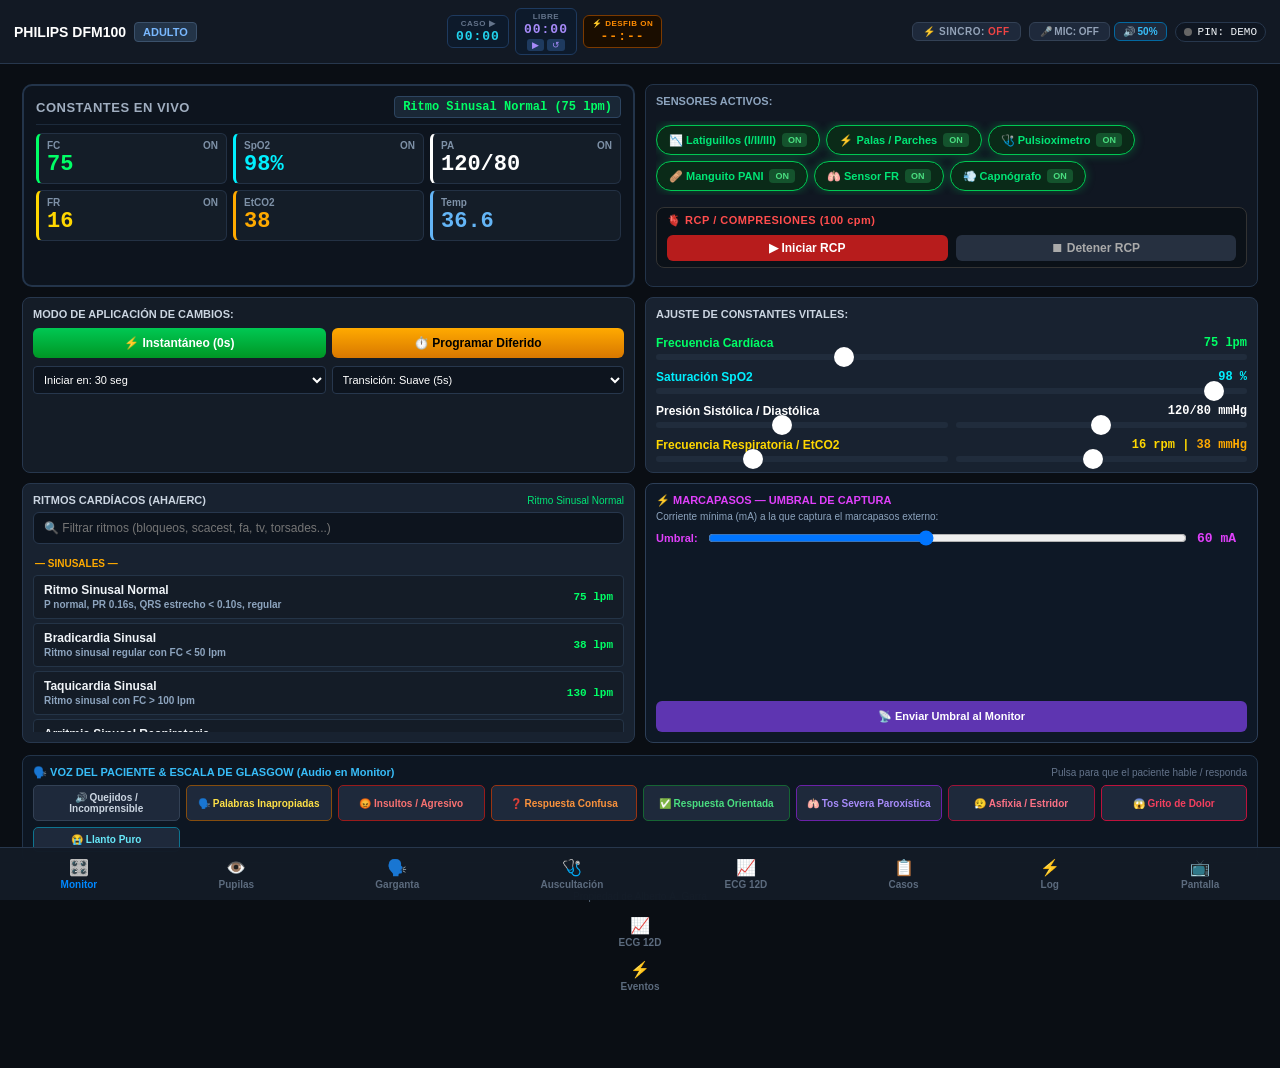
==== commit c84276ba: "Simulador Monitor casos" ====
--- a/instructor.html
+++ b/instructor.html
@@ -73,22 +73,19 @@
       display: flex; flex-wrap: wrap; gap: 6px; margin: 6px 0 10px;
     }
     .sensor-chip {
-      display: inline-flex; align-items: center; gap: 5px;
-      background: #1a2535; color: #7a9ab8; border: 1.5px solid #2a3f55;
+      display: inline-flex; align-items: center; gap: 6px;
+      background: #151f2e; color: #64748b; border: 1.5px solid #2a3f55;
       border-radius: 20px; padding: 7px 12px; font-size: 11px;
       font-weight: 700; cursor: pointer; transition: all 0.2s; user-select: none;
     }
     .sensor-chip.active {
-      background: #0a2a18; color: #00e676;
-      border-color: #00c853; box-shadow: 0 0 8px rgba(0,200,83,0.3);
-    }
-    .sensor-chip.active-ecg-leads {
-      background: #0d2233; color: #00cfff;
-      border-color: #00bcd4; box-shadow: 0 0 8px rgba(0,188,212,0.3);
-    }
-    .sensor-chip.active-defib {
-      background: #2a1600; color: #ffb300;
-      border-color: #ff8f00; box-shadow: 0 0 8px rgba(255,143,0,0.3);
+      background: #0a2a18 !important; color: #00e676 !important;
+      border-color: #00c853 !important; box-shadow: 0 0 10px rgba(0,200,83,0.35) !important;
+    }
+    .sensor-chip:not(.active) {
+      background: #151f2e !important; color: #64748b !important;
+      border-color: #2a3f55 !important; box-shadow: none !important;
+      opacity: 0.75;
     }
   </style>
 </head>
@@ -127,7 +124,10 @@
     <div style="display:flex;gap:8px;align-items:center;">
       <div id="syncIndicatorBadge" style="background:#1e293b;color:#94a3b8;border:1px solid #334155;border-radius:6px;padding:3px 10px;font-size:10px;font-weight:800;letter-spacing:0.5px;">⚡ SINCRO: <span id="syncIndicatorText" style="color:#ef4444;">OFF</span></div>
       <!-- BOTÓN MIC INSTRUCTOR → ALUMNO -->
-      <button id="btnMicToggle" title="Activar/Desactivar micrófono instructor → alumno" style="background:#1e293b;color:#94a3b8;border:1px solid #334155;border-radius:6px;padding:3px 10px;font-size:10px;font-weight:800;cursor:pointer;">🎤 MIC: OFF</button>
+      <div style="display:flex;gap:4px;align-items:center;">
+        <button id="btnMicToggle" title="Activar/Desactivar micrófono instructor → alumno" style="background:#1e293b;color:#94a3b8;border:1px solid #334155;border-radius:6px;padding:3px 10px;font-size:10px;font-weight:800;cursor:pointer;">🎤 MIC: OFF</button>
+        <button id="btnMicVol" title="Ajustar volumen del micrófono en el alumno" style="background:#1e293b;color:#38bdf8;border:1px solid #0369a1;border-radius:6px;padding:3px 8px;font-size:10px;font-weight:800;cursor:pointer;">🔊 75%</button>
+      </div>
       <div class="connection-badge">
         <span class="dot-status" id="connDot"></span>
         <span id="connStatusText">PIN: ----</span>
@@ -210,12 +210,12 @@
         <div style="background:#101722; border:1px solid #23344a; border-radius:8px; padding:10px; display:flex; flex-direction:column; gap:8px;">
           <div style="font-size:11px; color:#8da4be; font-weight:800;">SENSORES ACTIVOS:</div>
           <div class="sensor-chips-row" style="margin-bottom:4px;">
-            <button class="sensor-chip active active-ecg-leads" id="chipSensorEcgLeads"><span>📉 Latiguillos (I/II/III)</span></button>
-            <button class="sensor-chip active active-defib" id="chipSensorDefibPads"><span>⚡ Palas / Parches</span></button>
-            <button class="sensor-chip active" id="chipSensorSpo2"><span>🩺 Pulsioxímetro</span></button>
-            <button class="sensor-chip active" id="chipSensorNibp"><span>🩹 Manguito PANI</span></button>
-            <button class="sensor-chip active" id="chipSensorResp"><span>🫁 Sensor FR</span></button>
-            <button class="sensor-chip active" id="chipSensorEtco2"><span>💨 Capnógrafo</span></button>
+            <button class="sensor-chip" id="chipSensorEcgLeads"><span>📉 Latiguillos (I/II/III)</span></button>
+            <button class="sensor-chip" id="chipSensorDefibPads"><span>⚡ Palas / Parches</span></button>
+            <button class="sensor-chip" id="chipSensorSpo2"><span>🩺 Pulsioxímetro</span></button>
+            <button class="sensor-chip" id="chipSensorNibp"><span>🩹 Manguito PANI</span></button>
+            <button class="sensor-chip" id="chipSensorResp"><span>🫁 Sensor FR</span></button>
+            <button class="sensor-chip" id="chipSensorEtco2"><span>💨 Capnógrafo</span></button>
           </div>
 
           <div class="rcp-control-bar" style="margin-top:auto; padding:6px 10px;">
@@ -676,6 +676,7 @@
         if (status === 'connected') {
           dot.className = 'dot-status connected';
           document.getElementById('connStatusText').textContent = `Tablet OK (${roomCode})`;
+          broadcastSensors();
         } else {
           dot.className = 'dot-status';
           document.getElementById('connStatusText').textContent = status === 'connecting' ? 'Conectando...' : `PIN: ${roomCode}`;
@@ -723,46 +724,44 @@
     function broadcastSensors() {
       connection.send({
         type: 'TOGGLE_SENSOR',
-        activeSensors: patientState.activeSensors
-      });
-    }
-
-    // ── Chips de sensores ──────────────────────────────────────────────────
-    // Latiguillos ECG (I/II/III)
-    const chipLeads = document.getElementById('chipSensorEcgLeads');
-    chipLeads.addEventListener('click', () => {
-      patientState.activeSensors.ecg_leads = !patientState.activeSensors.ecg_leads;
-      chipLeads.classList.toggle('active-ecg-leads', patientState.activeSensors.ecg_leads);
+        activeSensors: { ...patientState.activeSensors }
+      });
+    }
+
+    // ── Actualizar visualmente todos los chips de sensores ─────────────────
+    function updateAllSensorChips() {
+      const sensors = [
+        { id: 'chipSensorEcgLeads', key: 'ecg_leads', label: '📉 Latiguillos (I/II/III)' },
+        { id: 'chipSensorDefibPads', key: 'defib_pads', label: '⚡ Palas / Parches' },
+        { id: 'chipSensorSpo2',     key: 'spo2',      label: '🩺 Pulsioxímetro' },
+        { id: 'chipSensorNibp',     key: 'nibp',      label: '🩹 Manguito PANI' },
+        { id: 'chipSensorResp',     key: 'resp',      label: '🫁 Sensor FR' },
+        { id: 'chipSensorEtco2',    key: 'etco2',     label: '💨 Capnógrafo' }
+      ];
+      sensors.forEach(s => {
+        const chip = document.getElementById(s.id);
+        if (!chip) return;
+        const isOn = !!patientState.activeSensors[s.key];
+        chip.classList.toggle('active', isOn);
+        chip.innerHTML = `<span>${s.label}</span> <span style="font-size:9px;padding:2px 6px;border-radius:4px;background:${isOn ? '#14532d' : '#1e293b'};color:${isOn ? '#4ade80' : '#94a3b8'};font-weight:900;">${isOn ? 'ON' : 'OFF'}</span>`;
+      });
+    }
+
+    function toggleSensor(key, label) {
+      patientState.activeSensors[key] = !patientState.activeSensors[key];
+      updateAllSensorChips();
       updateVisorDisplays();
       broadcastSensors();
-      addLogEntry(`Sensor Latiguillos ECG (I/II/III): ${patientState.activeSensors.ecg_leads ? 'CONECTADO' : 'RETIRADO'}`);
-    });
-
-    // Palas / Parches desfibrilador
-    const chipDefib = document.getElementById('chipSensorDefibPads');
-    chipDefib.addEventListener('click', () => {
-      patientState.activeSensors.defib_pads = !patientState.activeSensors.defib_pads;
-      chipDefib.classList.toggle('active-defib', patientState.activeSensors.defib_pads);
-      updateVisorDisplays();
-      broadcastSensors();
-      addLogEntry(`Sensor Palas/Parches Desfibrilador: ${patientState.activeSensors.defib_pads ? 'CONECTADO' : 'RETIRADO'}`);
-    });
-
-    // Función genérica para el resto de sensores
-    function setupSensorChip(chipId, sensorKey, label) {
-      const chipEl = document.getElementById(chipId);
-      chipEl.addEventListener('click', () => {
-        patientState.activeSensors[sensorKey] = !patientState.activeSensors[sensorKey];
-        chipEl.classList.toggle('active', patientState.activeSensors[sensorKey]);
-        updateVisorDisplays();
-        broadcastSensors();
-        addLogEntry(`Sensor ${label}: ${patientState.activeSensors[sensorKey] ? 'CONECTADO' : 'RETIRADO'}`);
-      });
-    }
-    setupSensorChip('chipSensorSpo2',  'spo2',  'Pulsioxímetro SpO2');
-    setupSensorChip('chipSensorNibp',  'nibp',  'Manguito PANI');
-    setupSensorChip('chipSensorResp',  'resp',  'Sensor FR');
-    setupSensorChip('chipSensorEtco2', 'etco2', 'Capnógrafo EtCO2');
+      addLogEntry(`Sensor ${label}: ${patientState.activeSensors[key] ? 'CONECTADO (ON)' : 'RETIRADO (OFF)'}`);
+    }
+
+    // Listeners de los chips
+    document.getElementById('chipSensorEcgLeads').addEventListener('click', () => toggleSensor('ecg_leads', 'Latiguillos ECG (I/II/III)'));
+    document.getElementById('chipSensorDefibPads').addEventListener('click', () => toggleSensor('defib_pads', 'Palas/Parches Desfibrilador'));
+    document.getElementById('chipSensorSpo2').addEventListener('click', () => toggleSensor('spo2', 'Pulsioxímetro SpO2'));
+    document.getElementById('chipSensorNibp').addEventListener('click', () => toggleSensor('nibp', 'Manguito PANI'));
+    document.getElementById('chipSensorResp').addEventListener('click', () => toggleSensor('resp', 'Sensor FR'));
+    document.getElementById('chipSensorEtco2').addEventListener('click', () => toggleSensor('etco2', 'Capnógrafo EtCO2'));
 
     // ── Control RCP ────────────────────────────────────────────────────────
     const btnCprStart = document.getElementById('btnCprStart');
@@ -780,7 +779,7 @@
       // Activar palas automáticamente si no hay nada conectado
       if (!patientState.activeSensors.ecg_leads && !patientState.activeSensors.defib_pads) {
         patientState.activeSensors.defib_pads = true;
-        chipDefib.classList.add('active-defib');
+        updateAllSensorChips();
         updateVisorDisplays();
         broadcastSensors();
       }
@@ -1283,6 +1282,11 @@
         autoSelect12Lead(patientState.rhythm);
         connection.send({ type: 'SET_RHYTHM', rhythm: patientState.rhythm });
       }
+      if (vitalsChange.activeSensors) {
+        patientState.activeSensors = { ...patientState.activeSensors, ...vitalsChange.activeSensors };
+        updateAllSensorChips();
+        broadcastSensors();
+      }
       currentAppliedVitals = { ...patientState };
       updateVisorDisplays();
       connection.send({ type: 'UPDATE_VITALS', vitals: { ...patientState } });
@@ -1385,7 +1389,7 @@
         patientState = {
           ...patientState,
           ...sc.initialVitals,
-          activeSensors: { ...patientState.activeSensors }
+          activeSensors: sc.initialVitals.activeSensors ? { ...sc.initialVitals.activeSensors } : { ...patientState.activeSensors }
         };
         currentAppliedVitals = {
           rhythm: patientState.rhythm,
@@ -1405,8 +1409,10 @@
 
         checkRightLeadsSuggestion(patientState.rhythm);
         autoSelect12Lead(patientState.rhythm);
+        updateAllSensorChips();
         updateVisorDisplays();
         connection.send({ type: 'SET_SCENARIO', scenario: sc });
+        broadcastSensors();
         addLogEntry(`📋 Escenario cargado: ${sc.title}`);
 
         // Resetear cronómetro de caso (el instructor lo activará manualmente con un clic)
@@ -1424,7 +1430,7 @@
           patientState = {
             ...patientState,
             ...sc.initialVitals,
-            activeSensors: { ...patientState.activeSensors }
+            activeSensors: sc.initialVitals.activeSensors ? { ...sc.initialVitals.activeSensors } : { ...patientState.activeSensors }
           };
           currentAppliedVitals = {
             rhythm: patientState.rhythm,
@@ -1444,9 +1450,11 @@
 
           checkRightLeadsSuggestion(patientState.rhythm);
           autoSelect12Lead(patientState.rhythm);
+          updateAllSensorChips();
           updateVisorDisplays();
           connection.send({ type: 'SET_SCENARIO', scenario: sc });
           connection.send({ type: 'UPDATE_VITALS', vitals: { ...patientState } });
+          broadcastSensors();
           if (patientState.rhythm) connection.send({ type: 'SET_RHYTHM', rhythm: patientState.rhythm });
 
           const panel = document.getElementById('guidedScenarioPanel');
@@ -1781,6 +1789,7 @@
       }
     });
 
+    updateAllSensorChips();
     updateVisorDisplays();
 
     // ── CRONÓMETRO DE CASO (arranca cuando el instructor hace clic en él) ────
@@ -1886,6 +1895,21 @@
     let micStream     = null;
     let micActive     = false;
     let micCall       = null;
+    let currentMicVol = 0.50;
+
+    const btnMicVol = document.getElementById('btnMicVol');
+    if (btnMicVol) {
+      btnMicVol.textContent = '🔊 50%';
+      btnMicVol.addEventListener('click', () => {
+        if (currentMicVol === 0.50) currentMicVol = 0.70;
+        else if (currentMicVol === 0.70) currentMicVol = 0.90;
+        else if (currentMicVol === 0.90) currentMicVol = 0.35;
+        else currentMicVol = 0.50;
+        btnMicVol.textContent = `🔊 ${Math.round(currentMicVol * 100)}%`;
+        connection.send({ type: 'SET_MIC_VOLUME', volume: currentMicVol });
+        addLogEntry(`🔊 [VOLUMEN VOZ] Ajustado a ${Math.round(currentMicVol * 100)}% en el monitor`);
+      });
+    }
 
     const btnMicToggle = document.getElementById('btnMicToggle');
     if (btnMicToggle) {
@@ -1895,7 +1919,7 @@
             micStream = await navigator.mediaDevices.getUserMedia({
               audio: {
                 echoCancellation: true,
-                noiseSuppression: false,
+                noiseSuppression: true,
                 autoGainControl: true
               },
               video: false
@@ -1905,7 +1929,7 @@
               micCall = connection.callPeer(micStream);
             }
             if (connection && connection.send) {
-              connection.send({ type: 'INSTRUCTOR_MIC_ON' });
+              connection.send({ type: 'INSTRUCTOR_MIC_ON', volume: currentMicVol });
             }
             micActive = true;
             btnMicToggle.textContent = '🎤 MIC: ON';
